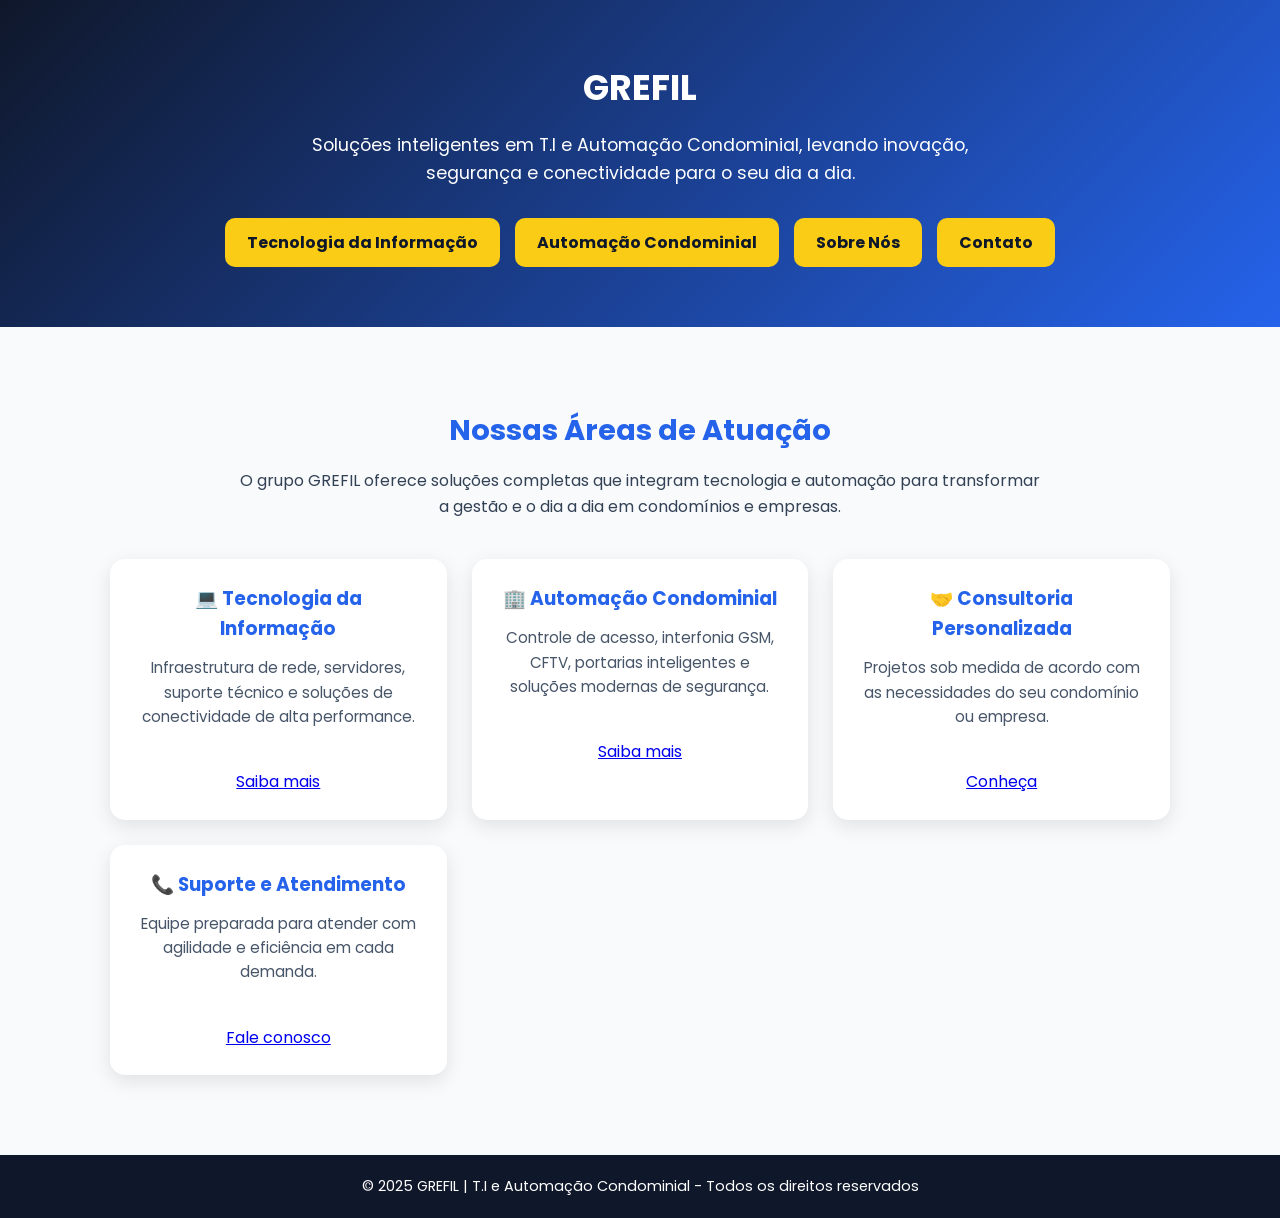
==== index.html @ 90101741 "Update index.html" ====
<!DOCTYPE html>
<html lang="pt-BR">
<head>
  <meta charset="UTF-8">
  <meta name="viewport" content="width=device-width, initial-scale=1.0">
  <title>GREFIL | T.I e Automação Condominial</title>
  <meta name="description" content="GREFIL - Soluções em Tecnologia da Informação e Automação Condominial. Inovação, segurança e conectividade para seu condomínio ou empresa.">
  <link href="https://fonts.googleapis.com/css2?family=Poppins:wght@400;600;700&display=swap" rel="stylesheet">
  <style>
    * {
      box-sizing: border-box;
      margin: 0;
      padding: 0;
    }
    body {
      font-family: 'Poppins', sans-serif;
      background: #f8fafc;
      color: #1e293b;
      line-height: 1.6;
    }
    header {
      background: linear-gradient(135deg, #0f172a, #2563eb);
      color: white;
      text-align: center;
      padding: 60px 20px;
      position: relative;
    }
    header h1 {
      font-size: 2.2rem;
      margin-bottom: 15px;
    }
    header p {
      font-size: 1.1rem;
      max-width: 700px;
      margin: 0 auto 30px auto;
    }
    /* Menu padrão */
    nav {
      display: flex;
      justify-content: center;
      gap: 15px;
      margin-top: 20px;
      flex-wrap: wrap;
    }
    nav a {
      background: #facc15;
      color: #0f172a;
      padding: 12px 22px;
      border-radius: 10px;
      text-decoration: none;
      font-weight: bold;
      transition: 0.3s;
    }
    nav a:hover {
      background: #eab308;
    }

    /* Botão hamburguer */
    .menu-toggle {
      display: none;
      position: absolute;
      top: 20px;
      right: 20px;
      background: none;
      border: none;
      font-size: 1.8rem;
      color: white;
      cursor: pointer;
    }

    /* Menu responsivo */
    @media (max-width: 768px) {
      nav {
        display: none;
        flex-direction: column;
        align-items: center;
        gap: 10px;
        margin-top: 20px;
      }
      nav.active {
        display: flex;
      }
      .menu-toggle {
        display: block;
      }
    }

    section {
      max-width: 1100px;
      margin: 60px auto;
      padding: 20px;
      text-align: center;
    }
    section h2 {
      font-size: 1.8rem;
      margin-bottom: 15px;
      color: #2563eb;
    }
    section p {
      max-width: 800px;
      margin: 0 auto 40px auto;
      font-size: 1rem;
      color: #334155;
    }
    .grid {
      display: grid;
      grid-template-columns: repeat(auto-fit, minmax(250px, 1fr));
      gap: 25px;
    }
    .card {
      background: white;
      border-radius: 15px;
      padding: 25px;
      box-shadow: 0 6px 20px rgba(0,0,0,0.1);
      transition: 0.3s;
    }
    .card:hover {
      transform: translateY(-5px);
    }
    .card h3 {
      margin-bottom: 12px;
      color: #2563eb;
    }
    .card p {
      font-size: 0.95rem;
      color: #475569;
    }
    footer {
      text-align: center;
      padding: 20px;
      background: #0f172a;
      color: white;
      margin-top: 50px;
      font-size: 0.9rem;
    }
  </style>
</head>
<body>
  <header>
    <h1>GREFIL</h1>
    <p>Soluções inteligentes em T.I e Automação Condominial, levando inovação, segurança e conectividade para o seu dia a dia.</p>

    <!-- Botão Hamburguer -->
    <button class="menu-toggle" onclick="toggleMenu()">☰</button>

    <!-- Menu -->
    <nav id="menu">
      <a href="ti.html">Tecnologia da Informação</a>
      <a href="automacao.html">Automação Condominial</a>
      <a href="sobre.html">Sobre Nós</a>
      <a href="contato.html">Contato</a>
    </nav>
  </header>

  <section>
    <h2>Nossas Áreas de Atuação</h2>
    <p>O grupo GREFIL oferece soluções completas que integram tecnologia e automação para transformar a gestão e o dia a dia em condomínios e empresas.</p>
    <div class="grid">
      <div class="card">
        <h3>💻 Tecnologia da Informação</h3>
        <p>Infraestrutura de rede, servidores, suporte técnico e soluções de conectividade de alta performance.</p>
        <a href="ti.html">Saiba mais</a>
      </div>
      <div class="card">
        <h3>🏢 Automação Condominial</h3>
        <p>Controle de acesso, interfonia GSM, CFTV, portarias inteligentes e soluções modernas de segurança.</p>
        <a href="automacao.html">Saiba mais</a>
      </div>
      <div class="card">
        <h3>🤝 Consultoria Personalizada</h3>
        <p>Projetos sob medida de acordo com as necessidades do seu condomínio ou empresa.</p>
        <a href="sobre.html">Conheça</a>
      </div>
      <div class="card">
        <h3>📞 Suporte e Atendimento</h3>
        <p>Equipe preparada para atender com agilidade e eficiência em cada demanda.</p>
        <a href="contato.html">Fale conosco</a>
      </div>
    </div>
  </section>

  <footer>
    <p>© 2025 GREFIL | T.I e Automação Condominial - Todos os direitos reservados</p>
  </footer>

  <script>
    function toggleMenu() {
      document.getElementById("menu").classList.toggle("active");
    }
  </script>
</body>
</html>
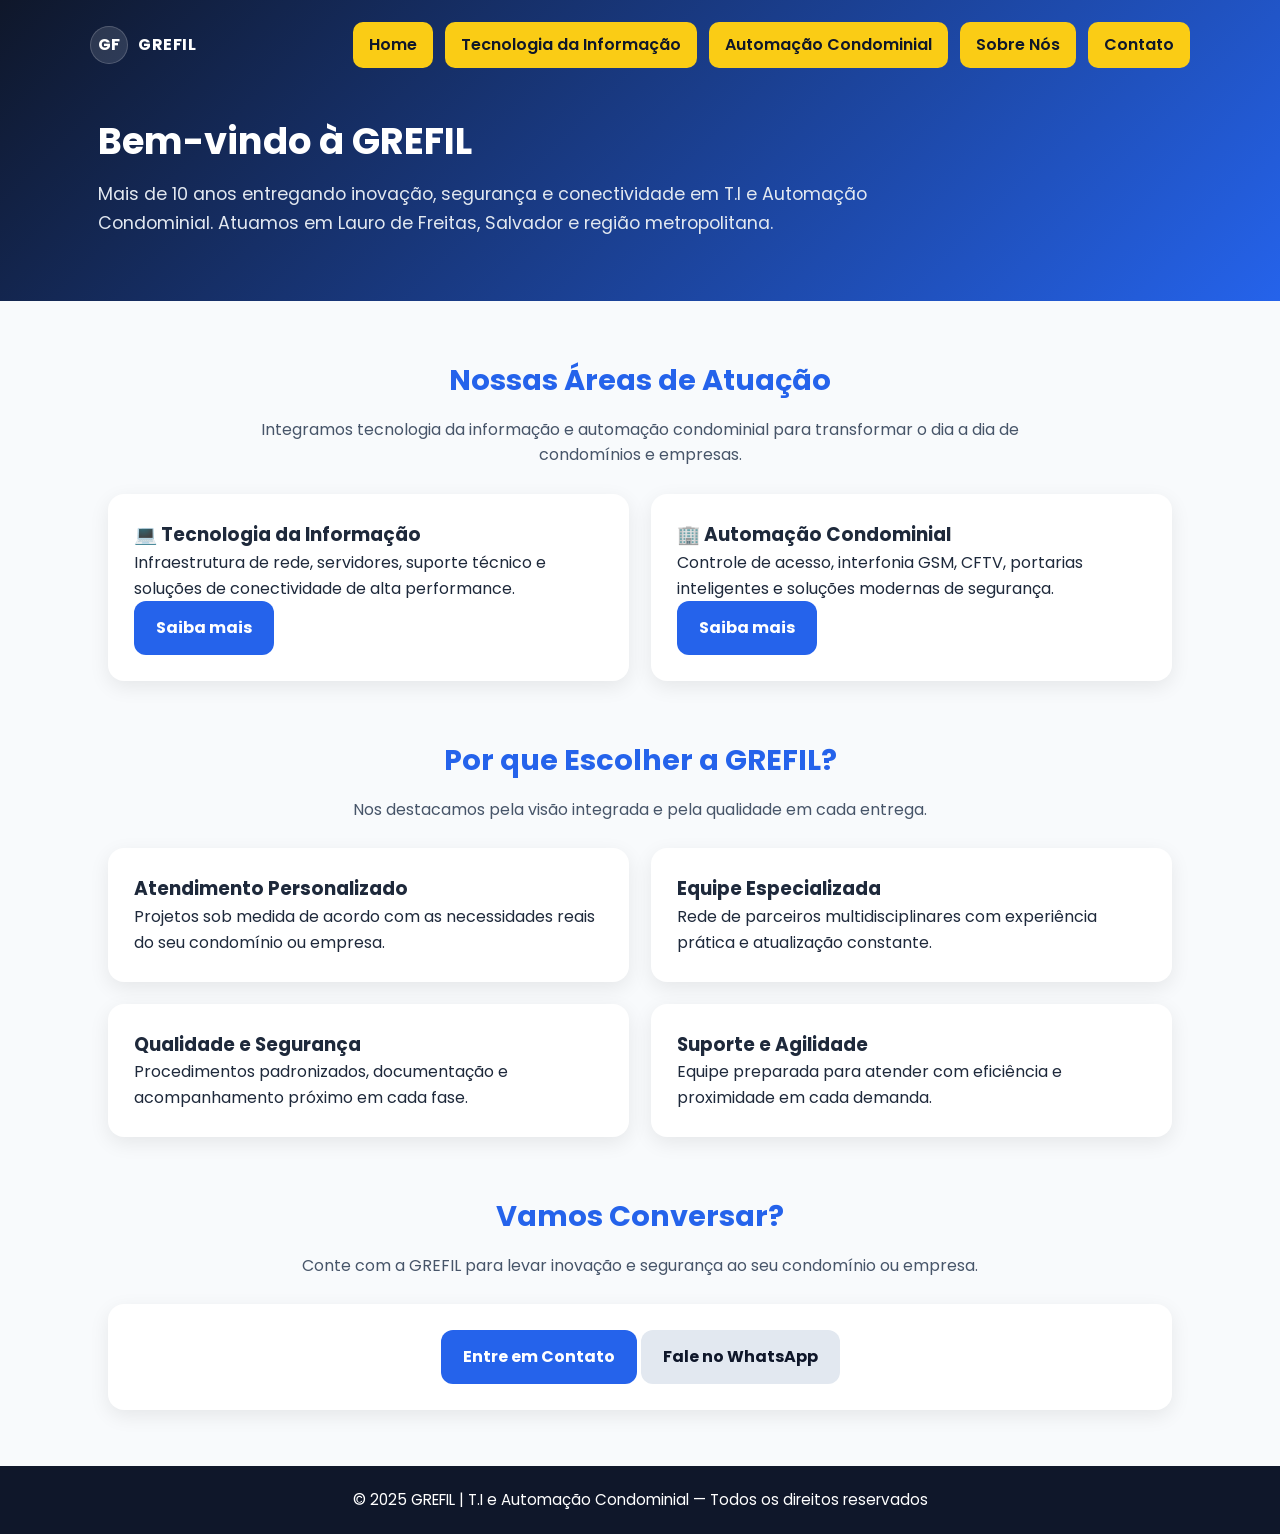
==== commit ea81b460: "Update index.html" ====
--- a/index.html
+++ b/index.html
@@ -1,192 +1,247 @@
 <!DOCTYPE html>
 <html lang="pt-BR">
 <head>
-  <meta charset="UTF-8">
-  <meta name="viewport" content="width=device-width, initial-scale=1.0">
-  <title>GREFIL | T.I e Automação Condominial</title>
-  <meta name="description" content="GREFIL - Soluções em Tecnologia da Informação e Automação Condominial. Inovação, segurança e conectividade para seu condomínio ou empresa.">
-  <link href="https://fonts.googleapis.com/css2?family=Poppins:wght@400;600;700&display=swap" rel="stylesheet">
+  <meta charset="UTF-8" />
+  <meta name="viewport" content="width=device-width, initial-scale=1.0"/>
+  <title>Home | GREFIL - T.I e Automação Condominial</title>
+  <meta name="description" content="GREFIL - Grupo com mais de 10 anos em soluções de Tecnologia da Informação e Automação Condominial. Inovação, segurança e conectividade para seu condomínio ou empresa."/>
+  <meta property="og:title" content="GREFIL - T.I e Automação Condominial" />
+  <meta property="og:description" content="Soluções completas em tecnologia, segurança eletrônica e automação para condomínios e empresas em Lauro de Freitas e Salvador." />
+  <meta property="og:type" content="website" />
+  <meta property="og:image" content="https://via.placeholder.com/1200x630.png?text=GREFIL+-+TI+e+Automacao" />
+  <link href="https://fonts.googleapis.com/css2?family=Poppins:wght@400;600;700&display=swap" rel="stylesheet"/>
+
   <style>
-    * {
-      box-sizing: border-box;
-      margin: 0;
-      padding: 0;
-    }
-    body {
-      font-family: 'Poppins', sans-serif;
-      background: #f8fafc;
-      color: #1e293b;
-      line-height: 1.6;
-    }
-    header {
-      background: linear-gradient(135deg, #0f172a, #2563eb);
-      color: white;
-      text-align: center;
-      padding: 60px 20px;
-      position: relative;
-    }
-    header h1 {
-      font-size: 2.2rem;
-      margin-bottom: 15px;
-    }
-    header p {
-      font-size: 1.1rem;
-      max-width: 700px;
-      margin: 0 auto 30px auto;
-    }
-    /* Menu padrão */
-    nav {
-      display: flex;
-      justify-content: center;
-      gap: 15px;
-      margin-top: 20px;
-      flex-wrap: wrap;
-    }
-    nav a {
-      background: #facc15;
-      color: #0f172a;
-      padding: 12px 22px;
-      border-radius: 10px;
-      text-decoration: none;
-      font-weight: bold;
-      transition: 0.3s;
-    }
-    nav a:hover {
-      background: #eab308;
-    }
-
-    /* Botão hamburguer */
-    .menu-toggle {
-      display: none;
-      position: absolute;
-      top: 20px;
-      right: 20px;
-      background: none;
-      border: none;
-      font-size: 1.8rem;
-      color: white;
-      cursor: pointer;
-    }
-
-    /* Menu responsivo */
-    @media (max-width: 768px) {
-      nav {
-        display: none;
-        flex-direction: column;
-        align-items: center;
-        gap: 10px;
-        margin-top: 20px;
-      }
-      nav.active {
-        display: flex;
-      }
-      .menu-toggle {
-        display: block;
-      }
-    }
-
-    section {
-      max-width: 1100px;
-      margin: 60px auto;
-      padding: 20px;
-      text-align: center;
-    }
-    section h2 {
-      font-size: 1.8rem;
-      margin-bottom: 15px;
-      color: #2563eb;
-    }
-    section p {
-      max-width: 800px;
-      margin: 0 auto 40px auto;
-      font-size: 1rem;
-      color: #334155;
-    }
-    .grid {
-      display: grid;
-      grid-template-columns: repeat(auto-fit, minmax(250px, 1fr));
-      gap: 25px;
-    }
-    .card {
-      background: white;
-      border-radius: 15px;
-      padding: 25px;
-      box-shadow: 0 6px 20px rgba(0,0,0,0.1);
-      transition: 0.3s;
-    }
-    .card:hover {
-      transform: translateY(-5px);
-    }
-    .card h3 {
-      margin-bottom: 12px;
-      color: #2563eb;
-    }
-    .card p {
-      font-size: 0.95rem;
-      color: #475569;
-    }
-    footer {
-      text-align: center;
-      padding: 20px;
-      background: #0f172a;
-      color: white;
-      margin-top: 50px;
-      font-size: 0.9rem;
+    :root{
+      --bg:#f8fafc;
+      --txt:#1e293b;
+      --muted:#475569;
+      --brand:#2563eb;
+      --brand-dark:#1d4ed8;
+      --ink:#0f172a;
+      --cta:#facc15;
+      --cta-dark:#eab308;
+      --card:#ffffff;
+      --shadow:0 6px 20px rgba(0,0,0,.08);
+      --radius:16px;
+      --radius-sm:12px;
+    }
+    *{box-sizing:border-box;margin:0;padding:0}
+    html,body{height:100%}
+    body{
+      font-family:'Poppins',system-ui,-apple-system,Segoe UI,Roboto,Ubuntu,'Helvetica Neue',Arial,sans-serif;
+      background:var(--bg);
+      color:var(--txt);
+      line-height:1.6;
+      -webkit-font-smoothing:antialiased;
+      -moz-osx-font-smoothing:grayscale;
+    }
+
+    /* Header / Hero */
+    header{
+      background:linear-gradient(135deg, var(--ink), var(--brand));
+      color:#fff;
+      padding:22px 18px 64px;
+      position:relative;
+      overflow:hidden;
+    }
+    .brandbar{
+      max-width:1100px;margin:0 auto;
+      display:flex;align-items:center;justify-content:space-between;
+      gap:12px;
+    }
+    .logo{
+      display:flex;align-items:center;gap:10px;text-decoration:none;color:#fff;
+    }
+    .logo__mark{
+      width:38px;height:38px;border-radius:50%;
+      background:rgba(255,255,255,.12);
+      display:grid;place-items:center;font-weight:700;
+      border:1px solid rgba(255,255,255,.18);
+    }
+    .logo__text{font-weight:700;letter-spacing:.5px}
+    .menu-toggle{
+      display:none;background:none;border:0;color:#fff;font-size:28px;cursor:pointer;
+    }
+    nav{
+      display:flex;gap:12px;flex-wrap:wrap;
+    }
+    nav a{
+      text-decoration:none;font-weight:600;
+      background:var(--cta);color:var(--ink);
+      padding:10px 16px;border-radius:10px;transition:.25s;
+    }
+    nav a:hover{background:var(--cta-dark)}
+    /* mobile menu */
+    @media (max-width: 820px){
+      .menu-toggle{display:block}
+      nav{display:none;flex-direction:column;align-items:flex-start;margin-top:12px}
+      nav.active{display:flex}
+      nav a{width:100%}
+      .brandbar{align-items:flex-start;flex-direction:column}
+    }
+
+    .hero{
+      max-width:1100px;margin:44px auto 0;padding:0 8px;text-align:left;
+    }
+    .hero h1{
+      font-size:clamp(1.6rem,3vw,2.3rem);margin-bottom:10px;font-weight:700;
+    }
+    .hero p{
+      max-width:800px;color:#e2e8f0;font-size:clamp(1rem,2vw,1.1rem);
+    }
+
+    /* Sections */
+    section{max-width:1100px;margin:56px auto;padding:0 18px}
+    .card{
+      background:var(--card);box-shadow:var(--shadow);border-radius:var(--radius);
+      padding:26px;
+    }
+    .section-title{
+      font-size:1.8rem;color:var(--brand);margin-bottom:14px;text-align:center;
+    }
+    .section-sub{max-width:820px;margin:0 auto 26px;color:var(--muted);text-align:center}
+
+    .grid{display:grid;gap:22px}
+    .grid-2{grid-template-columns:repeat(2,1fr)}
+    .grid-3{grid-template-columns:repeat(3,1fr)}
+    @media (max-width: 900px){.grid-3{grid-template-columns:repeat(2,1fr)}}
+    @media (max-width: 640px){.grid-3,.grid-2{grid-template-columns:1fr}}
+
+    .kv .k{font-weight:700;color:var(--brand);margin-bottom:6px}
+    .kv p{color:var(--muted)}
+
+    .pill{
+      display:inline-block;font-size:.9rem;font-weight:600;
+      background:#eef2ff;color:var(--brand);
+      padding:8px 12px;border-radius:999px;margin:6px 6px 0 0;
+    }
+
+    /* CTA */
+    .cta{
+      display:flex;flex-direction:column;align-items:center;text-align:center;gap:14px
+    }
+    .btn{
+      display:inline-block;text-decoration:none;font-weight:700;
+      background:var(--brand);color:#fff;padding:14px 22px;border-radius:12px;transition:.25s
+    }
+    .btn:hover{background:var(--brand-dark)}
+    .btn-ghost{
+      background:#e2e8f0;color:var(--ink)
+    }
+
+    footer{
+      text-align:center;padding:22px;background:var(--ink);color:#fff;margin-top:56px;font-size:.95rem
+    }
+
+    .sr-only{
+      position:absolute;width:1px;height:1px;padding:0;margin:-1px;overflow:hidden;clip:rect(0,0,0,0);white-space:nowrap;border:0
     }
   </style>
 </head>
 <body>
+  <a class="sr-only" href="#conteudo">Pular para o conteúdo</a>
+
   <header>
-    <h1>GREFIL</h1>
-    <p>Soluções inteligentes em T.I e Automação Condominial, levando inovação, segurança e conectividade para o seu dia a dia.</p>
-
-    <!-- Botão Hamburguer -->
-    <button class="menu-toggle" onclick="toggleMenu()">☰</button>
-
-    <!-- Menu -->
-    <nav id="menu">
-      <a href="ti.html">Tecnologia da Informação</a>
-      <a href="automacao.html">Automação Condominial</a>
-      <a href="sobre.html">Sobre Nós</a>
-      <a href="contato.html">Contato</a>
-    </nav>
+    <div class="brandbar" role="navigation" aria-label="Cabeçalho">
+      <a href="index.html" class="logo" aria-label="Ir para a página inicial">
+        <span class="logo__mark">GF</span>
+        <span class="logo__text">GREFIL</span>
+      </a>
+
+      <button class="menu-toggle" aria-label="Abrir menu" aria-expanded="false" onclick="toggleMenu()">☰</button>
+
+      <nav id="menu">
+        <a aria-current="page" href="index.html">Home</a>
+        <a href="ti.html">Tecnologia da Informação</a>
+        <a href="automacao.html">Automação Condominial</a>
+        <a href="sobre.html">Sobre Nós</a>
+        <a href="contato.html">Contato</a>
+      </nav>
+    </div>
+
+    <div class="hero">
+      <h1>Bem-vindo à GREFIL</h1>
+      <p>Mais de 10 anos entregando inovação, segurança e conectividade em T.I e Automação Condominial. Atuamos em Lauro de Freitas, Salvador e região metropolitana.</p>
+    </div>
   </header>
 
-  <section>
-    <h2>Nossas Áreas de Atuação</h2>
-    <p>O grupo GREFIL oferece soluções completas que integram tecnologia e automação para transformar a gestão e o dia a dia em condomínios e empresas.</p>
-    <div class="grid">
-      <div class="card">
-        <h3>💻 Tecnologia da Informação</h3>
-        <p>Infraestrutura de rede, servidores, suporte técnico e soluções de conectividade de alta performance.</p>
-        <a href="ti.html">Saiba mais</a>
+  <main id="conteudo" tabindex="-1">
+    <!-- Áreas de atuação -->
+    <section aria-labelledby="areas">
+      <h2 id="areas" class="section-title">Nossas Áreas de Atuação</h2>
+      <p class="section-sub">Integramos tecnologia da informação e automação condominial para transformar o dia a dia de condomínios e empresas.</p>
+      <div class="grid grid-2">
+        <div class="card">
+          <h3>💻 Tecnologia da Informação</h3>
+          <p class="muted">Infraestrutura de rede, servidores, suporte técnico e soluções de conectividade de alta performance.</p>
+          <a class="btn" href="ti.html">Saiba mais</a>
+        </div>
+        <div class="card">
+          <h3>🏢 Automação Condominial</h3>
+          <p class="muted">Controle de acesso, interfonia GSM, CFTV, portarias inteligentes e soluções modernas de segurança.</p>
+          <a class="btn" href="automacao.html">Saiba mais</a>
+        </div>
       </div>
-      <div class="card">
-        <h3>🏢 Automação Condominial</h3>
-        <p>Controle de acesso, interfonia GSM, CFTV, portarias inteligentes e soluções modernas de segurança.</p>
-        <a href="automacao.html">Saiba mais</a>
+    </section>
+
+    <!-- Diferenciais -->
+    <section aria-labelledby="diferenciais">
+      <h2 id="diferenciais" class="section-title">Por que Escolher a GREFIL?</h2>
+      <p class="section-sub">Nos destacamos pela visão integrada e pela qualidade em cada entrega.</p>
+      <div class="grid grid-2">
+        <div class="card">
+          <h3>Atendimento Personalizado</h3>
+          <p class="muted">Projetos sob medida de acordo com as necessidades reais do seu condomínio ou empresa.</p>
+        </div>
+        <div class="card">
+          <h3>Equipe Especializada</h3>
+          <p class="muted">Rede de parceiros multidisciplinares com experiência prática e atualização constante.</p>
+        </div>
+        <div class="card">
+          <h3>Qualidade e Segurança</h3>
+          <p class="muted">Procedimentos padronizados, documentação e acompanhamento próximo em cada fase.</p>
+        </div>
+        <div class="card">
+          <h3>Suporte e Agilidade</h3>
+          <p class="muted">Equipe preparada para atender com eficiência e proximidade em cada demanda.</p>
+        </div>
       </div>
-      <div class="card">
-        <h3>🤝 Consultoria Personalizada</h3>
-        <p>Projetos sob medida de acordo com as necessidades do seu condomínio ou empresa.</p>
-        <a href="sobre.html">Conheça</a>
+    </section>
+
+    <!-- CTA -->
+    <section aria-labelledby="cta">
+      <h2 id="cta" class="section-title">Vamos Conversar?</h2>
+      <p class="section-sub">Conte com a GREFIL para levar inovação e segurança ao seu condomínio ou empresa.</p>
+      <div class="card cta">
+        <div>
+          <a class="btn" href="contato.html">Entre em Contato</a>
+          <a class="btn btn-ghost" target="_blank" rel="noopener" href="https://wa.me/5571991019333?text=Olá!%20Gostaria%20de%20saber%20mais%20sobre%20os%20serviços%20da%20GREFIL.">Fale no WhatsApp</a>
+        </div>
       </div>
-      <div class="card">
-        <h3>📞 Suporte e Atendimento</h3>
-        <p>Equipe preparada para atender com agilidade e eficiência em cada demanda.</p>
-        <a href="contato.html">Fale conosco</a>
-      </div>
-    </div>
-  </section>
+    </section>
+  </main>
 
   <footer>
-    <p>© 2025 GREFIL | T.I e Automação Condominial - Todos os direitos reservados</p>
+    © 2025 GREFIL | T.I e Automação Condominial — Todos os direitos reservados
   </footer>
 
   <script>
-    function toggleMenu() {
-      document.getElementById("menu").classList.toggle("active");
-    }
+    function toggleMenu(){
+      const nav = document.getElementById('menu');
+      const btn = document.querySelector('.menu-toggle');
+      const isOpen = nav.classList.toggle('active');
+      btn.setAttribute('aria-expanded', isOpen ? 'true' : 'false');
+    }
+    document.addEventListener('click', (e)=>{
+      const nav = document.getElementById('menu');
+      const btn = document.querySelector('.menu-toggle');
+      if(!nav.classList.contains('active')) return;
+      if(e.target.closest('#menu a')){
+        nav.classList.remove('active');
+        btn.setAttribute('aria-expanded','false');
+      }
+    });
   </script>
 </body>
 </html>
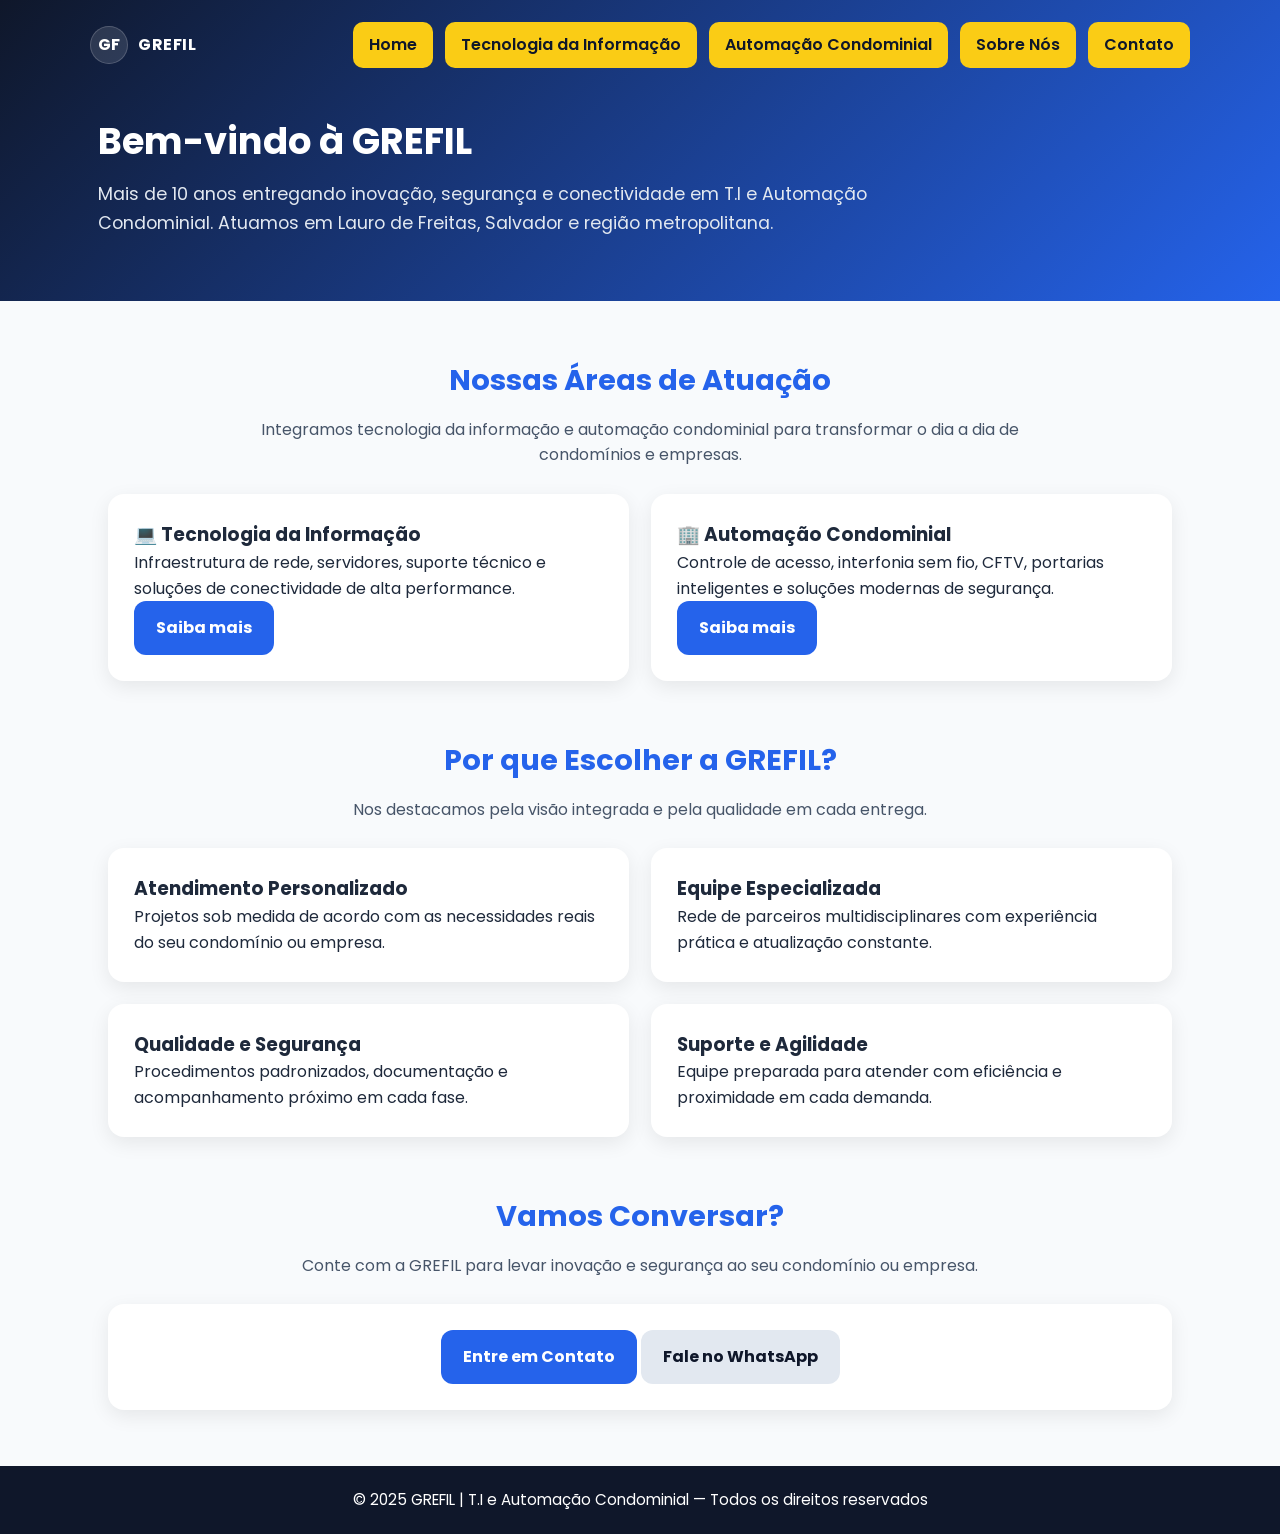
==== commit befdde63: "Update index.html" ====
--- a/index.html
+++ b/index.html
@@ -179,7 +179,7 @@
         </div>
         <div class="card">
           <h3>🏢 Automação Condominial</h3>
-          <p class="muted">Controle de acesso, interfonia GSM, CFTV, portarias inteligentes e soluções modernas de segurança.</p>
+          <p class="muted">Controle de acesso, interfonia sem fio, CFTV, portarias inteligentes e soluções modernas de segurança.</p>
           <a class="btn" href="automacao.html">Saiba mais</a>
         </div>
       </div>
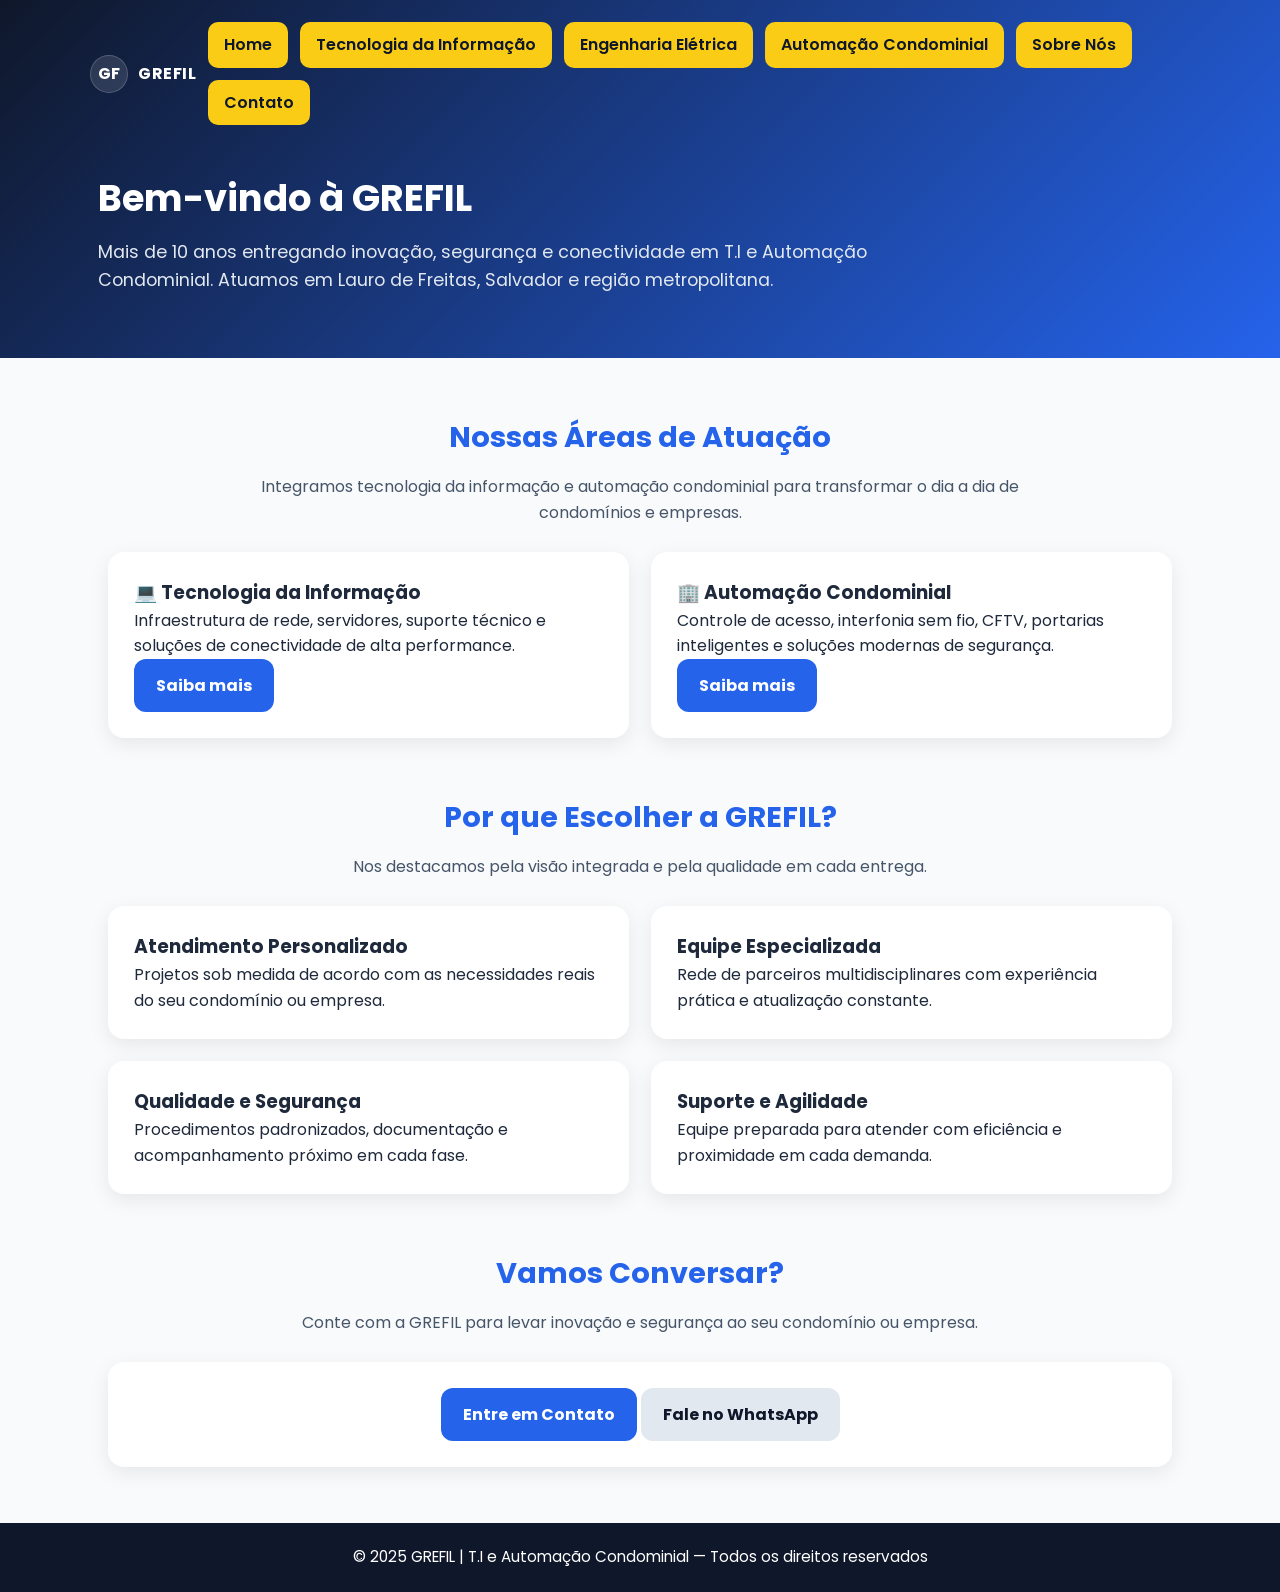
==== commit 678f3cb0: "Update index.html" ====
--- a/index.html
+++ b/index.html
@@ -3,6 +3,7 @@
 <head>
   <meta charset="UTF-8" />
   <meta name="viewport" content="width=device-width, initial-scale=1.0"/>
+  <meta name="robots" content="index, follow">
   <title>Home | GREFIL - T.I e Automação Condominial</title>
   <meta name="description" content="GREFIL - Grupo com mais de 10 anos em soluções de Tecnologia da Informação e Automação Condominial. Inovação, segurança e conectividade para seu condomínio ou empresa."/>
   <meta property="og:title" content="GREFIL - T.I e Automação Condominial" />
@@ -152,8 +153,9 @@
       <button class="menu-toggle" aria-label="Abrir menu" aria-expanded="false" onclick="toggleMenu()">☰</button>
 
       <nav id="menu">
-        <a aria-current="page" href="index.html">Home</a>
+        <a href="index.html">Home</a>
         <a href="ti.html">Tecnologia da Informação</a>
+        <a aria-current="page" href="eletrica.html">Engenharia Elétrica</a>
         <a href="automacao.html">Automação Condominial</a>
         <a href="sobre.html">Sobre Nós</a>
         <a href="contato.html">Contato</a>
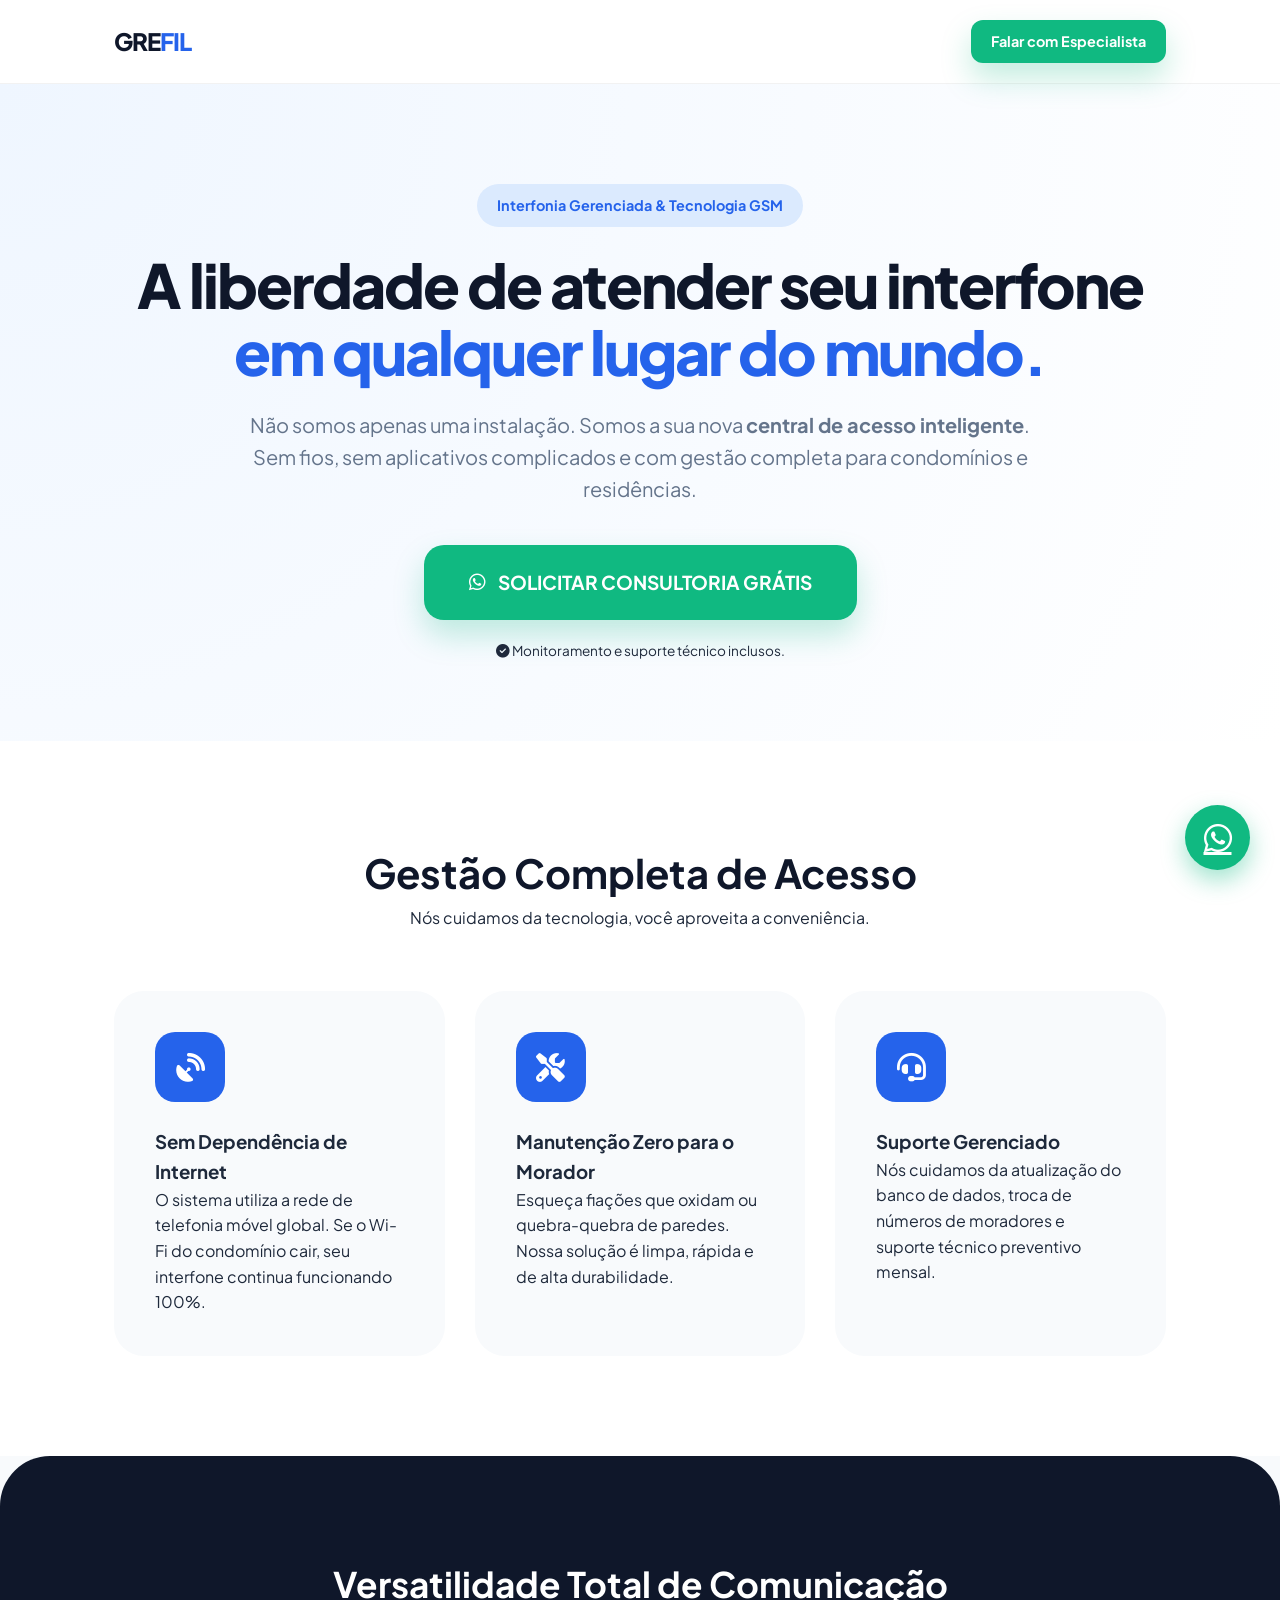
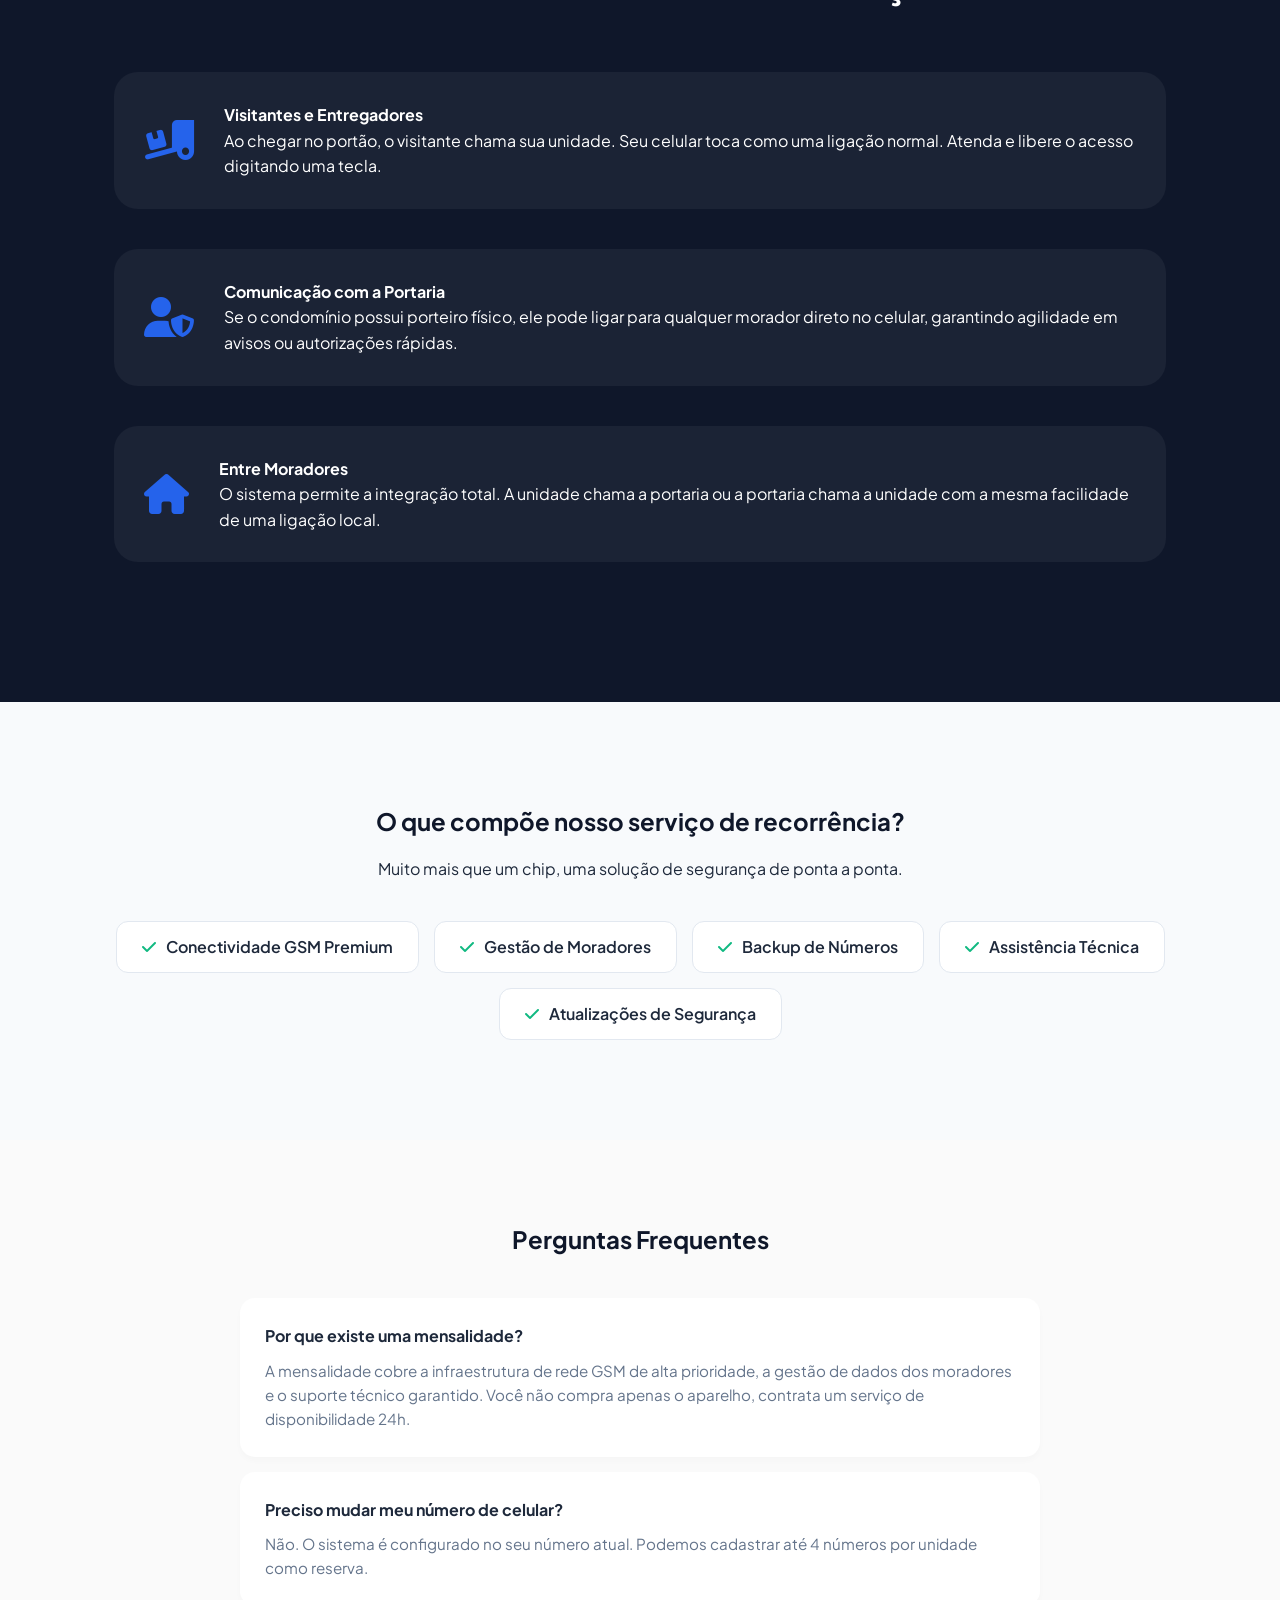
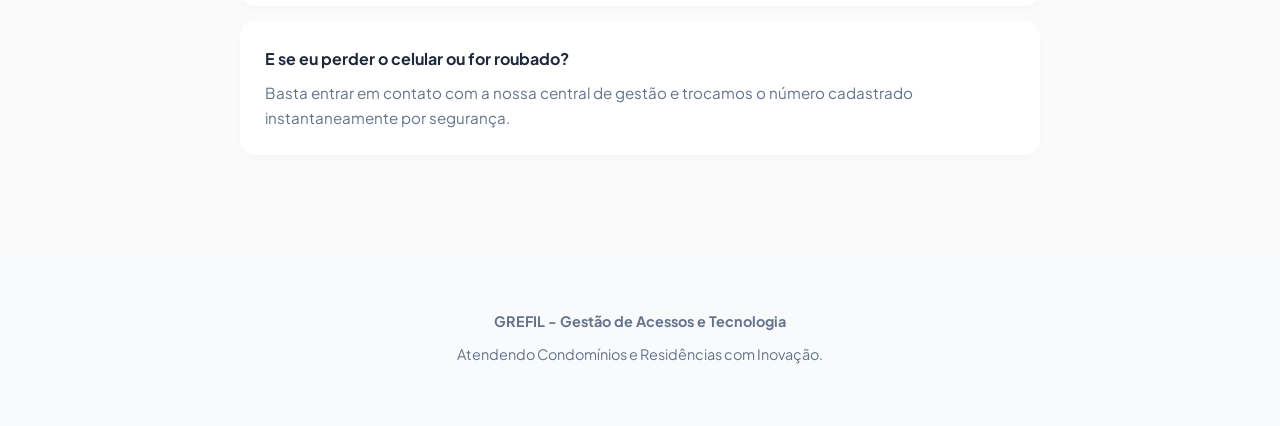
==== commit 624a2749: "Add files via upload" ====
--- a/index.html
+++ b/index.html
@@ -1,249 +1,406 @@
 <!DOCTYPE html>
-<html lang="pt-BR">
+<html lang="pt-br">
 <head>
-  <meta charset="UTF-8" />
-  <meta name="viewport" content="width=device-width, initial-scale=1.0"/>
-  <meta name="robots" content="index, follow">
-  <title>Home | GREFIL - T.I e Automação Condominial</title>
-  <meta name="description" content="GREFIL - Grupo com mais de 10 anos em soluções de Tecnologia da Informação e Automação Condominial. Inovação, segurança e conectividade para seu condomínio ou empresa."/>
-  <meta property="og:title" content="GREFIL - T.I e Automação Condominial" />
-  <meta property="og:description" content="Soluções completas em tecnologia, segurança eletrônica e automação para condomínios e empresas em Lauro de Freitas e Salvador." />
-  <meta property="og:type" content="website" />
-  <meta property="og:image" content="https://via.placeholder.com/1200x630.png?text=GREFIL+-+TI+e+Automacao" />
-  <link href="https://fonts.googleapis.com/css2?family=Poppins:wght@400;600;700&display=swap" rel="stylesheet"/>
-
-  <style>
-    :root{
-      --bg:#f8fafc;
-      --txt:#1e293b;
-      --muted:#475569;
-      --brand:#2563eb;
-      --brand-dark:#1d4ed8;
-      --ink:#0f172a;
-      --cta:#facc15;
-      --cta-dark:#eab308;
-      --card:#ffffff;
-      --shadow:0 6px 20px rgba(0,0,0,.08);
-      --radius:16px;
-      --radius-sm:12px;
-    }
-    *{box-sizing:border-box;margin:0;padding:0}
-    html,body{height:100%}
-    body{
-      font-family:'Poppins',system-ui,-apple-system,Segoe UI,Roboto,Ubuntu,'Helvetica Neue',Arial,sans-serif;
-      background:var(--bg);
-      color:var(--txt);
-      line-height:1.6;
-      -webkit-font-smoothing:antialiased;
-      -moz-osx-font-smoothing:grayscale;
-    }
-
-    /* Header / Hero */
-    header{
-      background:linear-gradient(135deg, var(--ink), var(--brand));
-      color:#fff;
-      padding:22px 18px 64px;
-      position:relative;
-      overflow:hidden;
-    }
-    .brandbar{
-      max-width:1100px;margin:0 auto;
-      display:flex;align-items:center;justify-content:space-between;
-      gap:12px;
-    }
-    .logo{
-      display:flex;align-items:center;gap:10px;text-decoration:none;color:#fff;
-    }
-    .logo__mark{
-      width:38px;height:38px;border-radius:50%;
-      background:rgba(255,255,255,.12);
-      display:grid;place-items:center;font-weight:700;
-      border:1px solid rgba(255,255,255,.18);
-    }
-    .logo__text{font-weight:700;letter-spacing:.5px}
-    .menu-toggle{
-      display:none;background:none;border:0;color:#fff;font-size:28px;cursor:pointer;
-    }
-    nav{
-      display:flex;gap:12px;flex-wrap:wrap;
-    }
-    nav a{
-      text-decoration:none;font-weight:600;
-      background:var(--cta);color:var(--ink);
-      padding:10px 16px;border-radius:10px;transition:.25s;
-    }
-    nav a:hover{background:var(--cta-dark)}
-    /* mobile menu */
-    @media (max-width: 820px){
-      .menu-toggle{display:block}
-      nav{display:none;flex-direction:column;align-items:flex-start;margin-top:12px}
-      nav.active{display:flex}
-      nav a{width:100%}
-      .brandbar{align-items:flex-start;flex-direction:column}
-    }
-
-    .hero{
-      max-width:1100px;margin:44px auto 0;padding:0 8px;text-align:left;
-    }
-    .hero h1{
-      font-size:clamp(1.6rem,3vw,2.3rem);margin-bottom:10px;font-weight:700;
-    }
-    .hero p{
-      max-width:800px;color:#e2e8f0;font-size:clamp(1rem,2vw,1.1rem);
-    }
-
-    /* Sections */
-    section{max-width:1100px;margin:56px auto;padding:0 18px}
-    .card{
-      background:var(--card);box-shadow:var(--shadow);border-radius:var(--radius);
-      padding:26px;
-    }
-    .section-title{
-      font-size:1.8rem;color:var(--brand);margin-bottom:14px;text-align:center;
-    }
-    .section-sub{max-width:820px;margin:0 auto 26px;color:var(--muted);text-align:center}
-
-    .grid{display:grid;gap:22px}
-    .grid-2{grid-template-columns:repeat(2,1fr)}
-    .grid-3{grid-template-columns:repeat(3,1fr)}
-    @media (max-width: 900px){.grid-3{grid-template-columns:repeat(2,1fr)}}
-    @media (max-width: 640px){.grid-3,.grid-2{grid-template-columns:1fr}}
-
-    .kv .k{font-weight:700;color:var(--brand);margin-bottom:6px}
-    .kv p{color:var(--muted)}
-
-    .pill{
-      display:inline-block;font-size:.9rem;font-weight:600;
-      background:#eef2ff;color:var(--brand);
-      padding:8px 12px;border-radius:999px;margin:6px 6px 0 0;
-    }
-
-    /* CTA */
-    .cta{
-      display:flex;flex-direction:column;align-items:center;text-align:center;gap:14px
-    }
-    .btn{
-      display:inline-block;text-decoration:none;font-weight:700;
-      background:var(--brand);color:#fff;padding:14px 22px;border-radius:12px;transition:.25s
-    }
-    .btn:hover{background:var(--brand-dark)}
-    .btn-ghost{
-      background:#e2e8f0;color:var(--ink)
-    }
-
-    footer{
-      text-align:center;padding:22px;background:var(--ink);color:#fff;margin-top:56px;font-size:.95rem
-    }
-
-    .sr-only{
-      position:absolute;width:1px;height:1px;padding:0;margin:-1px;overflow:hidden;clip:rect(0,0,0,0);white-space:nowrap;border:0
-    }
-  </style>
+    <meta charset="UTF-8">
+    <meta name="viewport" content="width=device-width, initial-scale=1.0">
+    <!-- SEO Estratégico -->
+    <title>Gestão de Interfonia Inteligente | Segurança Sem Fios & Sem Apps</title>
+    <meta name="description" content="Solução completa de interfonia gerenciada. Atenda visitantes, entregadores ou a portaria direto no seu celular. Sem obras, sem internet e com suporte total.">
+    <meta name="keywords" content="gestão de interfonia, interfone gsm condomínio, portaria remota, manutenção interfone, sistema de acesso sem fios">
+    
+    <!-- Google Fonts -->
+    <link href="https://fonts.googleapis.com/css2?family=Plus+Jakarta+Sans:wght@400;600;700;800&display=swap" rel="stylesheet">
+    <!-- Font Awesome -->
+    <link rel="stylesheet" href="https://cdnjs.cloudflare.com/ajax/libs/font-awesome/6.4.0/css/all.min.css">
+
+    <style>
+        :root {
+            --primary: #2563eb;
+            --primary-dark: #1d4ed8;
+            --secondary: #0f172a;
+            --accent: #10b981;
+            --bg-light: #f8fafc;
+            --white: #ffffff;
+            --text-main: #1e293b;
+            --text-light: #64748b;
+        }
+
+        * {
+            margin: 0;
+            padding: 0;
+            box-sizing: border-box;
+            font-family: 'Plus Jakarta Sans', sans-serif;
+        }
+
+        body {
+            background-color: var(--bg-light);
+            color: var(--text-main);
+            line-height: 1.6;
+            overflow-x: hidden;
+        }
+
+        .container {
+            max-width: 1100px;
+            margin: 0 auto;
+            padding: 0 24px;
+        }
+
+        /* Header Estilizado */
+        header {
+            padding: 20px 0;
+            background: rgba(255, 255, 255, 0.9);
+            backdrop-filter: blur(12px);
+            position: sticky;
+            top: 0;
+            z-index: 1000;
+            border-bottom: 1px solid rgba(0,0,0,0.05);
+        }
+
+        .nav-content {
+            display: flex;
+            justify-content: space-between;
+            align-items: center;
+        }
+
+        .logo {
+            font-weight: 800;
+            font-size: 1.5rem;
+            color: var(--secondary);
+            letter-spacing: -1px;
+        }
+
+        .logo span { color: var(--primary); }
+
+        /* Hero Section - Foco em Gestão */
+        .hero {
+            padding: 100px 0 80px;
+            background: radial-gradient(circle at 0% 0%, #eff6ff 0%, #ffffff 100%);
+            text-align: center;
+        }
+
+        .badge-premium {
+            background: #dbeafe;
+            color: var(--primary);
+            padding: 10px 20px;
+            border-radius: 100px;
+            font-size: 0.9rem;
+            font-weight: 700;
+            display: inline-block;
+            margin-bottom: 24px;
+        }
+
+        h1 {
+            font-size: clamp(2.2rem, 5vw, 3.8rem);
+            line-height: 1.1;
+            color: var(--secondary);
+            margin-bottom: 24px;
+            font-weight: 800;
+            letter-spacing: -2px;
+        }
+
+        h1 b { color: var(--primary); font-weight: 800; }
+
+        .hero p {
+            font-size: 1.25rem;
+            color: var(--text-light);
+            max-width: 800px;
+            margin: 0 auto 40px;
+        }
+
+        /* Botões de Ação */
+        .cta-box {
+            display: flex;
+            flex-direction: column;
+            align-items: center;
+            gap: 20px;
+        }
+
+        .btn-main {
+            background: var(--accent);
+            color: white;
+            padding: 22px 45px;
+            border-radius: 20px;
+            text-decoration: none;
+            font-weight: 700;
+            font-size: 1.2rem;
+            display: flex;
+            align-items: center;
+            gap: 12px;
+            transition: 0.3s;
+            box-shadow: 0 15px 30px rgba(16, 185, 129, 0.25);
+        }
+
+        .btn-main:hover {
+            transform: translateY(-4px);
+            box-shadow: 0 20px 40px rgba(16, 185, 129, 0.35);
+        }
+
+        /* Seção de Diferenciais / Gestão */
+        .management-section {
+            padding: 100px 0;
+            background: var(--white);
+        }
+
+        .grid-features {
+            display: grid;
+            grid-template-columns: repeat(auto-fit, minmax(280px, 1fr));
+            gap: 30px;
+            margin-top: 50px;
+        }
+
+        .feature-card {
+            padding: 40px;
+            border-radius: 30px;
+            background: var(--bg-light);
+            border: 1px solid transparent;
+            transition: 0.3s;
+        }
+
+        .feature-card:hover {
+            border-color: var(--primary);
+            background: white;
+            box-shadow: 0 20px 40px rgba(0,0,0,0.05);
+        }
+
+        .icon-circle {
+            width: 70px;
+            height: 70px;
+            background: var(--primary);
+            color: white;
+            border-radius: 20px;
+            display: flex;
+            align-items: center;
+            justify-content: center;
+            font-size: 1.8rem;
+            margin-bottom: 25px;
+        }
+
+        /* Versatilidade: Morador, Visitante e Porteiro */
+        .use-cases {
+            padding: 100px 0;
+            background: var(--secondary);
+            color: white;
+            border-radius: 50px 50px 0 0;
+        }
+
+        .case-item {
+            display: flex;
+            align-items: center;
+            gap: 30px;
+            margin-bottom: 40px;
+            padding: 30px;
+            background: rgba(255,255,255,0.05);
+            border-radius: 24px;
+        }
+
+        .case-item i {
+            font-size: 2.5rem;
+            color: var(--primary);
+        }
+
+        /* Recorrência / Gestão Total */
+        .service-include {
+            padding: 100px 0;
+            text-align: center;
+        }
+
+        .include-list {
+            display: flex;
+            flex-wrap: wrap;
+            justify-content: center;
+            gap: 15px;
+            margin-top: 40px;
+        }
+
+        .include-tag {
+            background: white;
+            border: 1px solid #e2e8f0;
+            padding: 12px 25px;
+            border-radius: 12px;
+            font-weight: 600;
+            display: flex;
+            align-items: center;
+            gap: 10px;
+        }
+
+        .include-tag i { color: var(--accent); }
+
+        /* FAQ */
+        .faq { padding: 80px 0; background: #fafafa; }
+        .faq-card {
+            max-width: 800px;
+            margin: 0 auto;
+        }
+        .faq-item {
+            background: white;
+            padding: 25px;
+            border-radius: 15px;
+            margin-bottom: 15px;
+            box-shadow: 0 4px 6px rgba(0,0,0,0.02);
+        }
+
+        /* Footer */
+        footer {
+            padding: 60px 0;
+            text-align: center;
+            color: var(--text-light);
+            font-size: 0.9rem;
+        }
+
+        /* WhatsApp Floating */
+        .wa-float {
+            position: fixed;
+            bottom: 30px;
+            right: 30px;
+            background: var(--accent);
+            width: 65px;
+            height: 65px;
+            border-radius: 50%;
+            display: flex;
+            align-items: center;
+            justify-content: center;
+            color: white;
+            font-size: 32px;
+            box-shadow: 0 10px 25px rgba(16, 185, 129, 0.4);
+            z-index: 1001;
+            transition: 0.3s;
+        }
+
+        /* Responsive */
+        @media (max-width: 768px) {
+            h1 { font-size: 2.2rem; }
+            .case-item { flex-direction: column; text-align: center; }
+        }
+    </style>
 </head>
 <body>
-  <a class="sr-only" href="#conteudo">Pular para o conteúdo</a>
-
-  <header>
-    <div class="brandbar" role="navigation" aria-label="Cabeçalho">
-      <a href="index.html" class="logo" aria-label="Ir para a página inicial">
-        <span class="logo__mark">GF</span>
-        <span class="logo__text">GREFIL</span>
-      </a>
-
-      <button class="menu-toggle" aria-label="Abrir menu" aria-expanded="false" onclick="toggleMenu()">☰</button>
-
-      <nav id="menu">
-        <a href="index.html">Home</a>
-        <a href="ti.html">Tecnologia da Informação</a>
-        <a aria-current="page" href="eletrica.html">Engenharia Elétrica</a>
-        <a href="automacao.html">Automação Condominial</a>
-        <a href="sobre.html">Sobre Nós</a>
-        <a href="contato.html">Contato</a>
-      </nav>
-    </div>
-
-    <div class="hero">
-      <h1>Bem-vindo à GREFIL</h1>
-      <p>Mais de 10 anos entregando inovação, segurança e conectividade em T.I e Automação Condominial. Atuamos em Lauro de Freitas, Salvador e região metropolitana.</p>
-    </div>
-  </header>
-
-  <main id="conteudo" tabindex="-1">
-    <!-- Áreas de atuação -->
-    <section aria-labelledby="areas">
-      <h2 id="areas" class="section-title">Nossas Áreas de Atuação</h2>
-      <p class="section-sub">Integramos tecnologia da informação e automação condominial para transformar o dia a dia de condomínios e empresas.</p>
-      <div class="grid grid-2">
-        <div class="card">
-          <h3>💻 Tecnologia da Informação</h3>
-          <p class="muted">Infraestrutura de rede, servidores, suporte técnico e soluções de conectividade de alta performance.</p>
-          <a class="btn" href="ti.html">Saiba mais</a>
-        </div>
-        <div class="card">
-          <h3>🏢 Automação Condominial</h3>
-          <p class="muted">Controle de acesso, interfonia sem fio, CFTV, portarias inteligentes e soluções modernas de segurança.</p>
-          <a class="btn" href="automacao.html">Saiba mais</a>
-        </div>
-      </div>
+
+    <header>
+        <div class="container nav-content">
+            <div class="logo">GRE<span>FIL</span></div>
+            <a href="https://wa.me/71991019333" class="btn-main" style="padding: 10px 20px; font-size: 0.9rem; border-radius: 12px;">
+                Falar com Especialista
+            </a>
+        </div>
+    </header>
+
+    <section class="hero">
+        <div class="container">
+            <span class="badge-premium">Interfonia Gerenciada & Tecnologia GSM</span>
+            <h1>A liberdade de atender seu interfone <b>em qualquer lugar do mundo.</b></h1>
+            <p>Não somos apenas uma instalação. Somos a sua nova <b>central de acesso inteligente</b>. Sem fios, sem aplicativos complicados e com gestão completa para condomínios e residências.</p>
+            
+            <div class="cta-box">
+                <a href="https://wa.me/71991019333?text=Desejo+um+orçamento+para+interfonia+gerenciada" class="btn-main">
+                    <i class="fab fa-whatsapp"></i> SOLICITAR CONSULTORIA GRÁTIS
+                </a>
+                <span class="text-light" style="font-size: 0.85rem;"><i class="fas fa-check-circle"></i> Monitoramento e suporte técnico inclusos.</span>
+            </div>
+        </div>
     </section>
 
-    <!-- Diferenciais -->
-    <section aria-labelledby="diferenciais">
-      <h2 id="diferenciais" class="section-title">Por que Escolher a GREFIL?</h2>
-      <p class="section-sub">Nos destacamos pela visão integrada e pela qualidade em cada entrega.</p>
-      <div class="grid grid-2">
-        <div class="card">
-          <h3>Atendimento Personalizado</h3>
-          <p class="muted">Projetos sob medida de acordo com as necessidades reais do seu condomínio ou empresa.</p>
-        </div>
-        <div class="card">
-          <h3>Equipe Especializada</h3>
-          <p class="muted">Rede de parceiros multidisciplinares com experiência prática e atualização constante.</p>
-        </div>
-        <div class="card">
-          <h3>Qualidade e Segurança</h3>
-          <p class="muted">Procedimentos padronizados, documentação e acompanhamento próximo em cada fase.</p>
-        </div>
-        <div class="card">
-          <h3>Suporte e Agilidade</h3>
-          <p class="muted">Equipe preparada para atender com eficiência e proximidade em cada demanda.</p>
-        </div>
-      </div>
+    <section class="management-section">
+        <div class="container">
+            <div style="text-align: center; margin-bottom: 60px;">
+                <h2 style="font-size: 2.5rem; color: var(--secondary);">Gestão Completa de Acesso</h2>
+                <p class="text-light">Nós cuidamos da tecnologia, você aproveita a conveniência.</p>
+            </div>
+
+            <div class="grid-features">
+                <div class="feature-card">
+                    <div class="icon-circle"><i class="fas fa-satellite-dish"></i></div>
+                    <h3>Sem Dependência de Internet</h3>
+                    <p>O sistema utiliza a rede de telefonia móvel global. Se o Wi-Fi do condomínio cair, seu interfone continua funcionando 100%.</p>
+                </div>
+                <div class="feature-card">
+                    <div class="icon-circle"><i class="fas fa-tools"></i></div>
+                    <h3>Manutenção Zero para o Morador</h3>
+                    <p>Esqueça fiações que oxidam ou quebra-quebra de paredes. Nossa solução é limpa, rápida e de alta durabilidade.</p>
+                </div>
+                <div class="feature-card">
+                    <div class="icon-circle"><i class="fas fa-headset"></i></div>
+                    <h3>Suporte Gerenciado</h3>
+                    <p>Nós cuidamos da atualização do banco de dados, troca de números de moradores e suporte técnico preventivo mensal.</p>
+                </div>
+            </div>
+        </div>
     </section>
 
-    <!-- CTA -->
-    <section aria-labelledby="cta">
-      <h2 id="cta" class="section-title">Vamos Conversar?</h2>
-      <p class="section-sub">Conte com a GREFIL para levar inovação e segurança ao seu condomínio ou empresa.</p>
-      <div class="card cta">
-        <div>
-          <a class="btn" href="contato.html">Entre em Contato</a>
-          <a class="btn btn-ghost" target="_blank" rel="noopener" href="https://wa.me/5571991019333?text=Olá!%20Gostaria%20de%20saber%20mais%20sobre%20os%20serviços%20da%20GREFIL.">Fale no WhatsApp</a>
-        </div>
-      </div>
+    <section class="use-cases">
+        <div class="container">
+            <h2 style="text-align: center; margin-bottom: 60px; font-size: 2.2rem;">Versatilidade Total de Comunicação</h2>
+            
+            <div class="case-item">
+                <i class="fas fa-truck-loading"></i>
+                <div>
+                    <h4>Visitantes e Entregadores</h4>
+                    <p>Ao chegar no portão, o visitante chama sua unidade. Seu celular toca como uma ligação normal. Atenda e libere o acesso digitando uma tecla.</p>
+                </div>
+            </div>
+
+            <div class="case-item">
+                <i class="fas fa-user-shield"></i>
+                <div>
+                    <h4>Comunicação com a Portaria</h4>
+                    <p>Se o condomínio possui porteiro físico, ele pode ligar para qualquer morador direto no celular, garantindo agilidade em avisos ou autorizações rápidas.</p>
+                </div>
+            </div>
+
+            <div class="case-item">
+                <i class="fas fa-home"></i>
+                <div>
+                    <h4>Entre Moradores</h4>
+                    <p>O sistema permite a integração total. A unidade chama a portaria ou a portaria chama a unidade com a mesma facilidade de uma ligação local.</p>
+                </div>
+            </div>
+        </div>
     </section>
-  </main>
-
-  <footer>
-    © 2025 GREFIL | T.I e Automação Condominial — Todos os direitos reservados
-  </footer>
-
-  <script>
-    function toggleMenu(){
-      const nav = document.getElementById('menu');
-      const btn = document.querySelector('.menu-toggle');
-      const isOpen = nav.classList.toggle('active');
-      btn.setAttribute('aria-expanded', isOpen ? 'true' : 'false');
-    }
-    document.addEventListener('click', (e)=>{
-      const nav = document.getElementById('menu');
-      const btn = document.querySelector('.menu-toggle');
-      if(!nav.classList.contains('active')) return;
-      if(e.target.closest('#menu a')){
-        nav.classList.remove('active');
-        btn.setAttribute('aria-expanded','false');
-      }
-    });
-  </script>
+
+    <section class="service-include">
+        <div class="container">
+            <h2 style="color: var(--secondary);">O que compõe nosso serviço de recorrência?</h2>
+            <p class="text-light" style="margin-top: 15px;">Muito mais que um chip, uma solução de segurança de ponta a ponta.</p>
+            
+            <div class="include-list">
+                <div class="include-tag"><i class="fas fa-check"></i> Conectividade GSM Premium</div>
+                <div class="include-tag"><i class="fas fa-check"></i> Gestão de Moradores</div>
+                <div class="include-tag"><i class="fas fa-check"></i> Backup de Números</div>
+                <div class="include-tag"><i class="fas fa-check"></i> Assistência Técnica</div>
+                <div class="include-tag"><i class="fas fa-check"></i> Atualizações de Segurança</div>
+            </div>
+        </div>
+    </section>
+
+    <section class="faq">
+        <div class="container">
+            <h2 style="text-align: center; margin-bottom: 40px; color: var(--secondary);">Perguntas Frequentes</h2>
+            <div class="faq-card">
+                <div class="faq-item">
+                    <strong>Por que existe uma mensalidade?</strong>
+                    <p style="margin-top: 10px; color: var(--text-light); font-size: 0.95rem;">A mensalidade cobre a infraestrutura de rede GSM de alta prioridade, a gestão de dados dos moradores e o suporte técnico garantido. Você não compra apenas o aparelho, contrata um serviço de disponibilidade 24h.</p>
+                </div>
+                <div class="faq-item">
+                    <strong>Preciso mudar meu número de celular?</strong>
+                    <p style="margin-top: 10px; color: var(--text-light); font-size: 0.95rem;">Não. O sistema é configurado no seu número atual. Podemos cadastrar até 4 números por unidade como reserva.</p>
+                </div>
+                <div class="faq-item">
+                    <strong>E se eu perder o celular ou for roubado?</strong>
+                    <p style="margin-top: 10px; color: var(--text-light); font-size: 0.95rem;">Basta entrar em contato com a nossa central de gestão e trocamos o número cadastrado instantaneamente por segurança.</p>
+                </div>
+            </div>
+        </div>
+    </section>
+
+    <footer>
+        <div class="container">
+            <p><strong>GREFIL - Gestão de Acessos e Tecnologia</strong></p>
+            <p style="margin-top: 10px;">Atendendo Condomínios e Residências com Inovação.</p>
+        </div>
+    </footer>
+
+    <a href="https://wa.me/71991019333" class="wa-float" target="_blank">
+        <i class="fab fa-whatsapp"></i>
+    </a>
+
 </body>
-</html>
+</html>
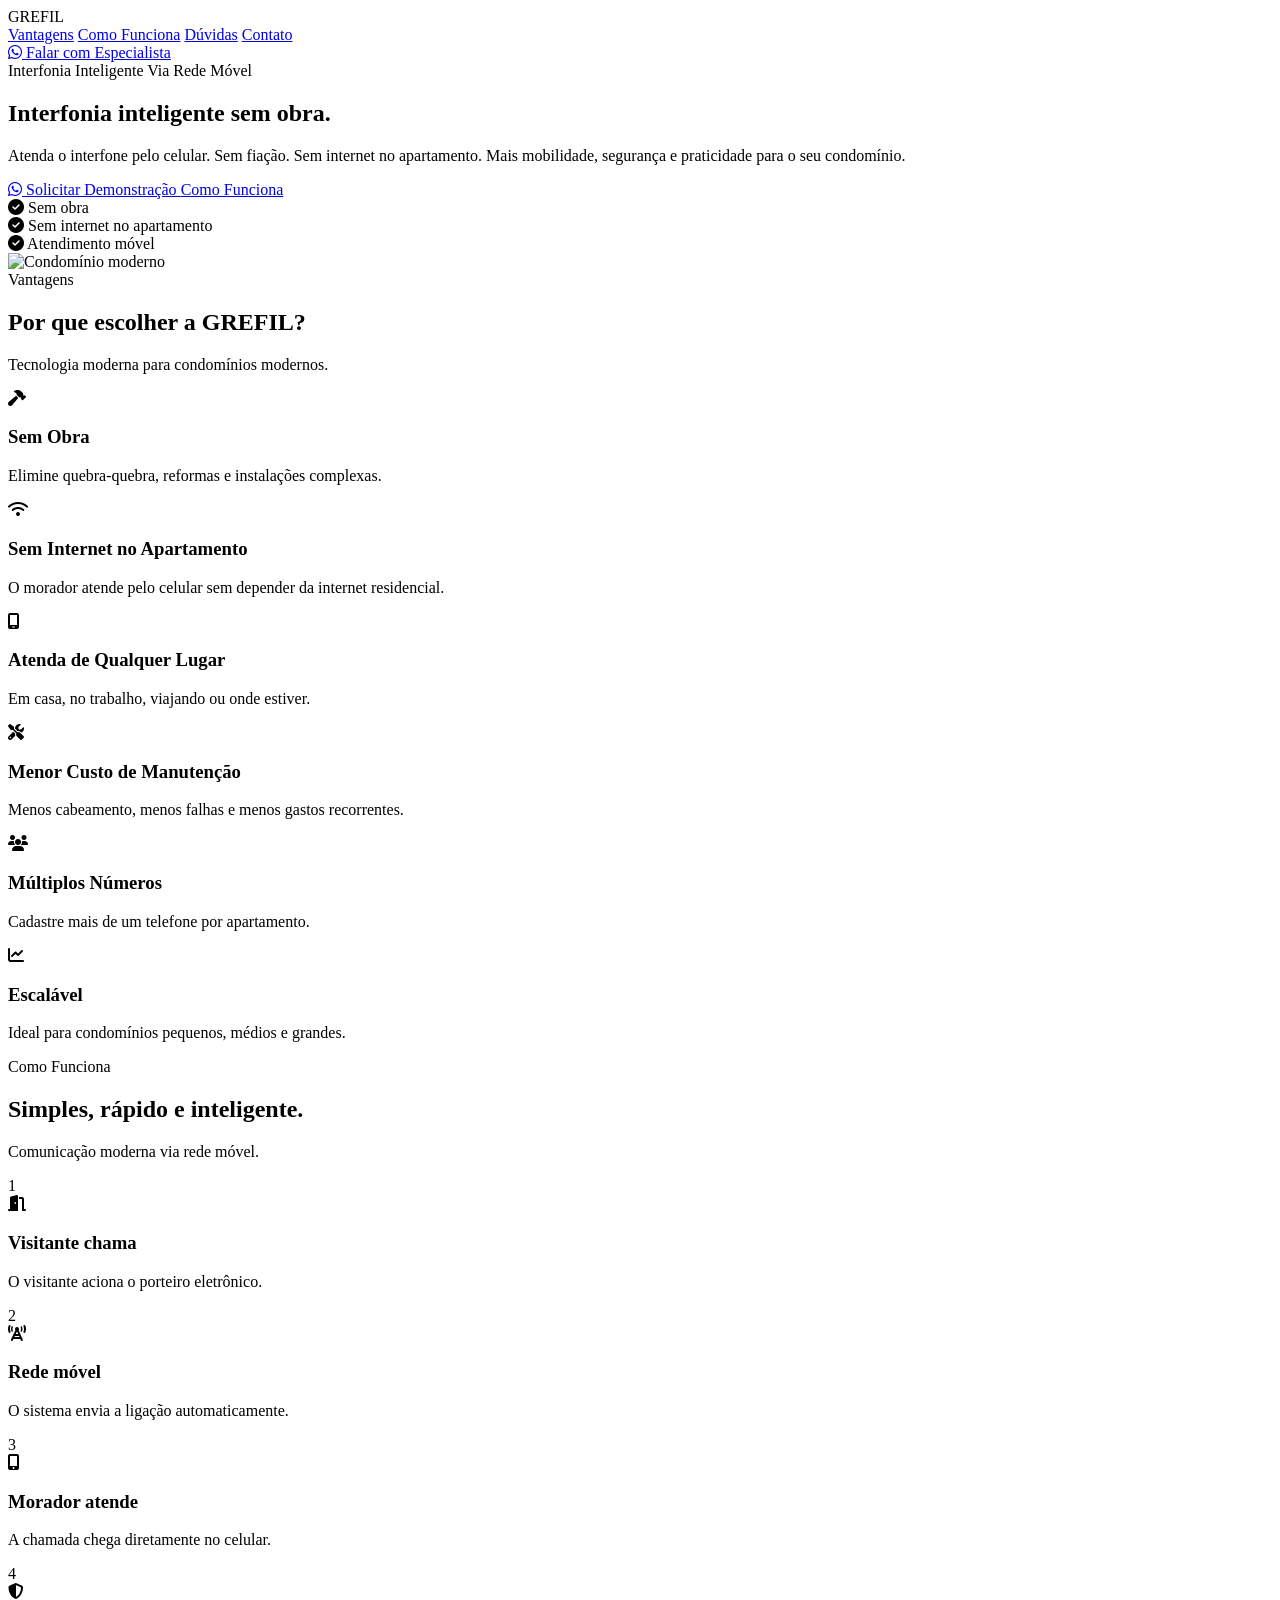
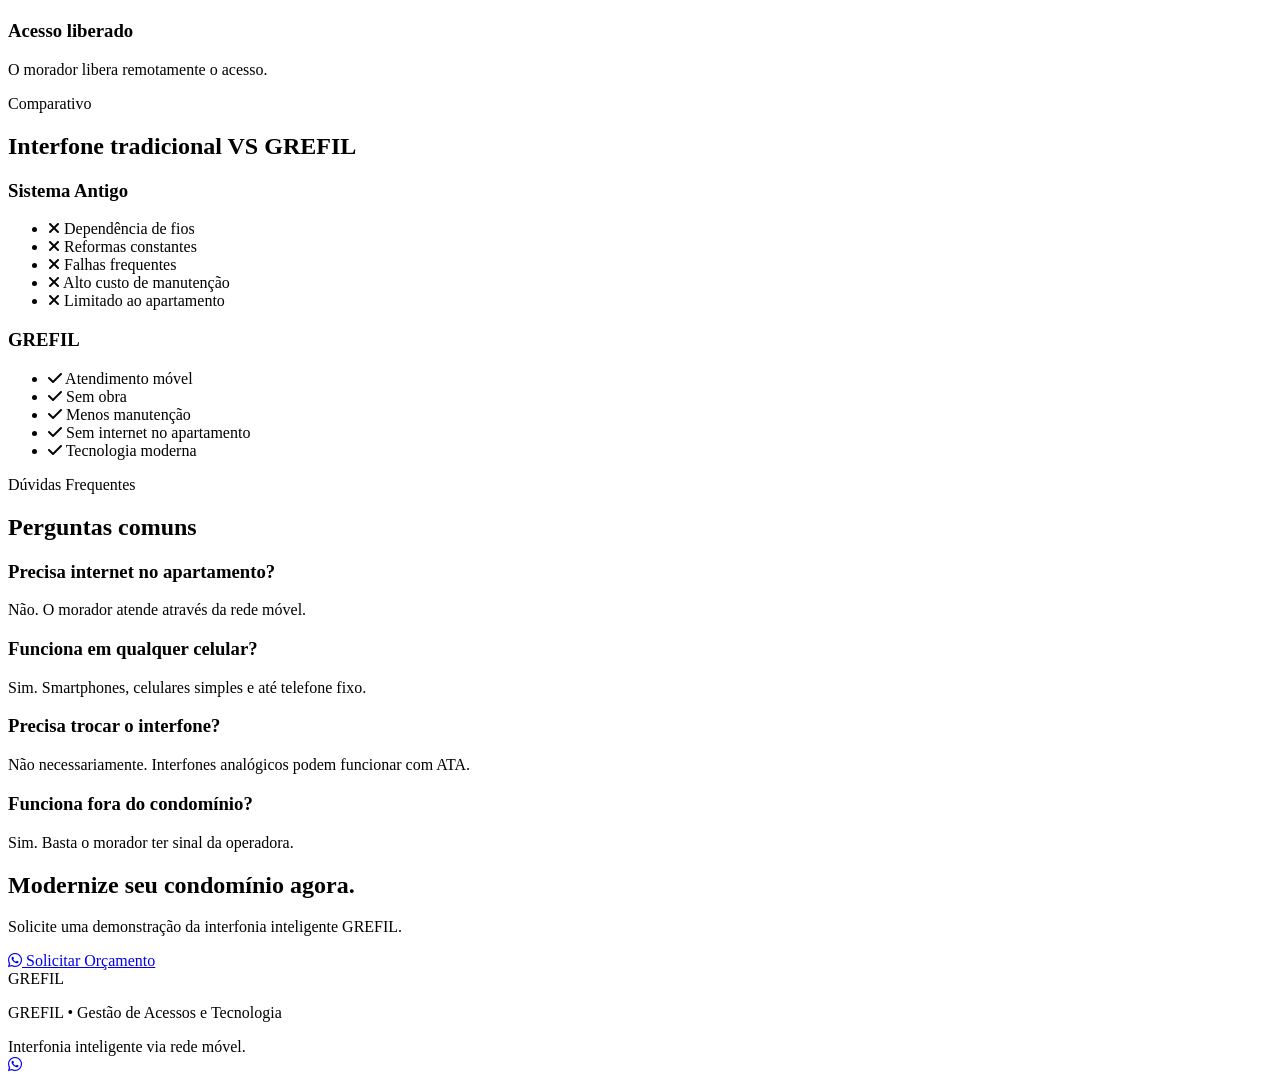
==== commit 7ff033aa: "Update index.html" ====
--- a/index.html
+++ b/index.html
@@ -1,406 +1,379 @@
 <!DOCTYPE html>
-<html lang="pt-br">
+<html lang="pt-BR">
 <head>
     <meta charset="UTF-8">
+    <meta http-equiv="X-UA-Compatible" content="IE=edge">
     <meta name="viewport" content="width=device-width, initial-scale=1.0">
-    <!-- SEO Estratégico -->
-    <title>Gestão de Interfonia Inteligente | Segurança Sem Fios & Sem Apps</title>
-    <meta name="description" content="Solução completa de interfonia gerenciada. Atenda visitantes, entregadores ou a portaria direto no seu celular. Sem obras, sem internet e com suporte total.">
-    <meta name="keywords" content="gestão de interfonia, interfone gsm condomínio, portaria remota, manutenção interfone, sistema de acesso sem fios">
-    
-    <!-- Google Fonts -->
-    <link href="https://fonts.googleapis.com/css2?family=Plus+Jakarta+Sans:wght@400;600;700;800&display=swap" rel="stylesheet">
-    <!-- Font Awesome -->
-    <link rel="stylesheet" href="https://cdnjs.cloudflare.com/ajax/libs/font-awesome/6.4.0/css/all.min.css">
-
-    <style>
-        :root {
-            --primary: #2563eb;
-            --primary-dark: #1d4ed8;
-            --secondary: #0f172a;
-            --accent: #10b981;
-            --bg-light: #f8fafc;
-            --white: #ffffff;
-            --text-main: #1e293b;
-            --text-light: #64748b;
-        }
-
-        * {
-            margin: 0;
-            padding: 0;
-            box-sizing: border-box;
-            font-family: 'Plus Jakarta Sans', sans-serif;
-        }
-
-        body {
-            background-color: var(--bg-light);
-            color: var(--text-main);
-            line-height: 1.6;
-            overflow-x: hidden;
-        }
-
-        .container {
-            max-width: 1100px;
-            margin: 0 auto;
-            padding: 0 24px;
-        }
-
-        /* Header Estilizado */
-        header {
-            padding: 20px 0;
-            background: rgba(255, 255, 255, 0.9);
-            backdrop-filter: blur(12px);
-            position: sticky;
-            top: 0;
-            z-index: 1000;
-            border-bottom: 1px solid rgba(0,0,0,0.05);
-        }
-
-        .nav-content {
-            display: flex;
-            justify-content: space-between;
-            align-items: center;
-        }
-
-        .logo {
-            font-weight: 800;
-            font-size: 1.5rem;
-            color: var(--secondary);
-            letter-spacing: -1px;
-        }
-
-        .logo span { color: var(--primary); }
-
-        /* Hero Section - Foco em Gestão */
-        .hero {
-            padding: 100px 0 80px;
-            background: radial-gradient(circle at 0% 0%, #eff6ff 0%, #ffffff 100%);
-            text-align: center;
-        }
-
-        .badge-premium {
-            background: #dbeafe;
-            color: var(--primary);
-            padding: 10px 20px;
-            border-radius: 100px;
-            font-size: 0.9rem;
-            font-weight: 700;
-            display: inline-block;
-            margin-bottom: 24px;
-        }
-
-        h1 {
-            font-size: clamp(2.2rem, 5vw, 3.8rem);
-            line-height: 1.1;
-            color: var(--secondary);
-            margin-bottom: 24px;
-            font-weight: 800;
-            letter-spacing: -2px;
-        }
-
-        h1 b { color: var(--primary); font-weight: 800; }
-
-        .hero p {
-            font-size: 1.25rem;
-            color: var(--text-light);
-            max-width: 800px;
-            margin: 0 auto 40px;
-        }
-
-        /* Botões de Ação */
-        .cta-box {
-            display: flex;
-            flex-direction: column;
-            align-items: center;
-            gap: 20px;
-        }
-
-        .btn-main {
-            background: var(--accent);
-            color: white;
-            padding: 22px 45px;
-            border-radius: 20px;
-            text-decoration: none;
-            font-weight: 700;
-            font-size: 1.2rem;
-            display: flex;
-            align-items: center;
-            gap: 12px;
-            transition: 0.3s;
-            box-shadow: 0 15px 30px rgba(16, 185, 129, 0.25);
-        }
-
-        .btn-main:hover {
-            transform: translateY(-4px);
-            box-shadow: 0 20px 40px rgba(16, 185, 129, 0.35);
-        }
-
-        /* Seção de Diferenciais / Gestão */
-        .management-section {
-            padding: 100px 0;
-            background: var(--white);
-        }
-
-        .grid-features {
-            display: grid;
-            grid-template-columns: repeat(auto-fit, minmax(280px, 1fr));
-            gap: 30px;
-            margin-top: 50px;
-        }
-
-        .feature-card {
-            padding: 40px;
-            border-radius: 30px;
-            background: var(--bg-light);
-            border: 1px solid transparent;
-            transition: 0.3s;
-        }
-
-        .feature-card:hover {
-            border-color: var(--primary);
-            background: white;
-            box-shadow: 0 20px 40px rgba(0,0,0,0.05);
-        }
-
-        .icon-circle {
-            width: 70px;
-            height: 70px;
-            background: var(--primary);
-            color: white;
-            border-radius: 20px;
-            display: flex;
-            align-items: center;
-            justify-content: center;
-            font-size: 1.8rem;
-            margin-bottom: 25px;
-        }
-
-        /* Versatilidade: Morador, Visitante e Porteiro */
-        .use-cases {
-            padding: 100px 0;
-            background: var(--secondary);
-            color: white;
-            border-radius: 50px 50px 0 0;
-        }
-
-        .case-item {
-            display: flex;
-            align-items: center;
-            gap: 30px;
-            margin-bottom: 40px;
-            padding: 30px;
-            background: rgba(255,255,255,0.05);
-            border-radius: 24px;
-        }
-
-        .case-item i {
-            font-size: 2.5rem;
-            color: var(--primary);
-        }
-
-        /* Recorrência / Gestão Total */
-        .service-include {
-            padding: 100px 0;
-            text-align: center;
-        }
-
-        .include-list {
-            display: flex;
-            flex-wrap: wrap;
-            justify-content: center;
-            gap: 15px;
-            margin-top: 40px;
-        }
-
-        .include-tag {
-            background: white;
-            border: 1px solid #e2e8f0;
-            padding: 12px 25px;
-            border-radius: 12px;
-            font-weight: 600;
-            display: flex;
-            align-items: center;
-            gap: 10px;
-        }
-
-        .include-tag i { color: var(--accent); }
-
-        /* FAQ */
-        .faq { padding: 80px 0; background: #fafafa; }
-        .faq-card {
-            max-width: 800px;
-            margin: 0 auto;
-        }
-        .faq-item {
-            background: white;
-            padding: 25px;
-            border-radius: 15px;
-            margin-bottom: 15px;
-            box-shadow: 0 4px 6px rgba(0,0,0,0.02);
-        }
-
-        /* Footer */
-        footer {
-            padding: 60px 0;
-            text-align: center;
-            color: var(--text-light);
-            font-size: 0.9rem;
-        }
-
-        /* WhatsApp Floating */
-        .wa-float {
-            position: fixed;
-            bottom: 30px;
-            right: 30px;
-            background: var(--accent);
-            width: 65px;
-            height: 65px;
-            border-radius: 50%;
-            display: flex;
-            align-items: center;
-            justify-content: center;
-            color: white;
-            font-size: 32px;
-            box-shadow: 0 10px 25px rgba(16, 185, 129, 0.4);
-            z-index: 1001;
-            transition: 0.3s;
-        }
-
-        /* Responsive */
-        @media (max-width: 768px) {
-            h1 { font-size: 2.2rem; }
-            .case-item { flex-direction: column; text-align: center; }
-        }
-    </style>
+
+    <title>GREFIL | Interfonia Inteligente Sem Obra</title>
+
+    <meta name="description" content="Interfonia inteligente para condomínios. Atenda o interfone pelo celular, sem obra, sem fiação e sem internet no apartamento.">
+
+    <meta name="keywords" content="interfonia inteligente, interfone celular, interfone gsm, portaria remota, interfonia condomínio, porteiro eletrônico celular, interfone sem fio, interfonia cloud, voip condomínio">
+
+    <meta name="robots" content="index, follow">
+    <meta name="author" content="GREFIL">
+
+    <meta property="og:title" content="GREFIL | Interfonia Inteligente Sem Obra">
+    <meta property="og:description" content="Atenda o interfone pelo celular. Sem obra. Sem fiação. Sem internet no apartamento.">
+    <meta property="og:type" content="website">
+
+    <link rel="preconnect" href="https://fonts.googleapis.com">
+    <link rel="preconnect" href="https://fonts.gstatic.com" crossorigin>
+
+    <link href="https://fonts.googleapis.com/css2?family=Plus+Jakarta+Sans:wght@300;400;500;600;700;800&display=swap" rel="stylesheet">
+
+    <link rel="stylesheet" href="https://cdnjs.cloudflare.com/ajax/libs/font-awesome/6.5.2/css/all.min.css">
+
+    <link rel="stylesheet" href="style.css">
 </head>
 <body>
 
-    <header>
-        <div class="container nav-content">
-            <div class="logo">GRE<span>FIL</span></div>
-            <a href="https://wa.me/71991019333" class="btn-main" style="padding: 10px 20px; font-size: 0.9rem; border-radius: 12px;">
-                Falar com Especialista
-            </a>
-        </div>
-    </header>
-
-    <section class="hero">
-        <div class="container">
-            <span class="badge-premium">Interfonia Gerenciada & Tecnologia GSM</span>
-            <h1>A liberdade de atender seu interfone <b>em qualquer lugar do mundo.</b></h1>
-            <p>Não somos apenas uma instalação. Somos a sua nova <b>central de acesso inteligente</b>. Sem fios, sem aplicativos complicados e com gestão completa para condomínios e residências.</p>
-            
-            <div class="cta-box">
-                <a href="https://wa.me/71991019333?text=Desejo+um+orçamento+para+interfonia+gerenciada" class="btn-main">
-                    <i class="fab fa-whatsapp"></i> SOLICITAR CONSULTORIA GRÁTIS
+<header class="header">
+    <div class="container nav">
+
+        <div class="logo">
+            GREFIL
+        </div>
+
+        <nav class="menu">
+            <a href="#vantagens">Vantagens</a>
+            <a href="#funcionamento">Como Funciona</a>
+            <a href="#faq">Dúvidas</a>
+            <a href="#contato">Contato</a>
+        </nav>
+
+        <a href="https://wa.me/5571991019333" class="btn-header">
+            <i class="fab fa-whatsapp"></i>
+            Falar com Especialista
+        </a>
+
+    </div>
+</header>
+
+
+<section class="hero">
+
+    <div class="container hero-content">
+
+        <div class="hero-text">
+
+            <span class="hero-badge">
+                Interfonia Inteligente Via Rede Móvel
+            </span>
+
+            <h1>
+                Interfonia inteligente <span>sem obra.</span>
+            </h1>
+
+            <p>
+                Atenda o interfone pelo celular.
+                Sem fiação.
+                Sem internet no apartamento.
+                Mais mobilidade, segurança e praticidade para o seu condomínio.
+            </p>
+
+            <div class="hero-buttons">
+
+                <a href="https://wa.me/5571991019333" class="btn-primary">
+                    <i class="fab fa-whatsapp"></i>
+                    Solicitar Demonstração
                 </a>
-                <span class="text-light" style="font-size: 0.85rem;"><i class="fas fa-check-circle"></i> Monitoramento e suporte técnico inclusos.</span>
-            </div>
-        </div>
-    </section>
-
-    <section class="management-section">
-        <div class="container">
-            <div style="text-align: center; margin-bottom: 60px;">
-                <h2 style="font-size: 2.5rem; color: var(--secondary);">Gestão Completa de Acesso</h2>
-                <p class="text-light">Nós cuidamos da tecnologia, você aproveita a conveniência.</p>
-            </div>
-
-            <div class="grid-features">
-                <div class="feature-card">
-                    <div class="icon-circle"><i class="fas fa-satellite-dish"></i></div>
-                    <h3>Sem Dependência de Internet</h3>
-                    <p>O sistema utiliza a rede de telefonia móvel global. Se o Wi-Fi do condomínio cair, seu interfone continua funcionando 100%.</p>
+
+                <a href="#funcionamento" class="btn-secondary">
+                    Como Funciona
+                </a>
+
+            </div>
+
+            <div class="hero-features">
+
+                <div class="hero-feature-item">
+                    <i class="fas fa-check-circle"></i>
+                    Sem obra
                 </div>
-                <div class="feature-card">
-                    <div class="icon-circle"><i class="fas fa-tools"></i></div>
-                    <h3>Manutenção Zero para o Morador</h3>
-                    <p>Esqueça fiações que oxidam ou quebra-quebra de paredes. Nossa solução é limpa, rápida e de alta durabilidade.</p>
+
+                <div class="hero-feature-item">
+                    <i class="fas fa-check-circle"></i>
+                    Sem internet no apartamento
                 </div>
-                <div class="feature-card">
-                    <div class="icon-circle"><i class="fas fa-headset"></i></div>
-                    <h3>Suporte Gerenciado</h3>
-                    <p>Nós cuidamos da atualização do banco de dados, troca de números de moradores e suporte técnico preventivo mensal.</p>
+
+                <div class="hero-feature-item">
+                    <i class="fas fa-check-circle"></i>
+                    Atendimento móvel
                 </div>
-            </div>
-        </div>
-    </section>
-
-    <section class="use-cases">
-        <div class="container">
-            <h2 style="text-align: center; margin-bottom: 60px; font-size: 2.2rem;">Versatilidade Total de Comunicação</h2>
-            
-            <div class="case-item">
-                <i class="fas fa-truck-loading"></i>
-                <div>
-                    <h4>Visitantes e Entregadores</h4>
-                    <p>Ao chegar no portão, o visitante chama sua unidade. Seu celular toca como uma ligação normal. Atenda e libere o acesso digitando uma tecla.</p>
-                </div>
-            </div>
-
-            <div class="case-item">
-                <i class="fas fa-user-shield"></i>
-                <div>
-                    <h4>Comunicação com a Portaria</h4>
-                    <p>Se o condomínio possui porteiro físico, ele pode ligar para qualquer morador direto no celular, garantindo agilidade em avisos ou autorizações rápidas.</p>
-                </div>
-            </div>
-
-            <div class="case-item">
-                <i class="fas fa-home"></i>
-                <div>
-                    <h4>Entre Moradores</h4>
-                    <p>O sistema permite a integração total. A unidade chama a portaria ou a portaria chama a unidade com a mesma facilidade de uma ligação local.</p>
-                </div>
-            </div>
-        </div>
-    </section>
-
-    <section class="service-include">
-        <div class="container">
-            <h2 style="color: var(--secondary);">O que compõe nosso serviço de recorrência?</h2>
-            <p class="text-light" style="margin-top: 15px;">Muito mais que um chip, uma solução de segurança de ponta a ponta.</p>
-            
-            <div class="include-list">
-                <div class="include-tag"><i class="fas fa-check"></i> Conectividade GSM Premium</div>
-                <div class="include-tag"><i class="fas fa-check"></i> Gestão de Moradores</div>
-                <div class="include-tag"><i class="fas fa-check"></i> Backup de Números</div>
-                <div class="include-tag"><i class="fas fa-check"></i> Assistência Técnica</div>
-                <div class="include-tag"><i class="fas fa-check"></i> Atualizações de Segurança</div>
-            </div>
-        </div>
-    </section>
-
-    <section class="faq">
-        <div class="container">
-            <h2 style="text-align: center; margin-bottom: 40px; color: var(--secondary);">Perguntas Frequentes</h2>
-            <div class="faq-card">
-                <div class="faq-item">
-                    <strong>Por que existe uma mensalidade?</strong>
-                    <p style="margin-top: 10px; color: var(--text-light); font-size: 0.95rem;">A mensalidade cobre a infraestrutura de rede GSM de alta prioridade, a gestão de dados dos moradores e o suporte técnico garantido. Você não compra apenas o aparelho, contrata um serviço de disponibilidade 24h.</p>
-                </div>
-                <div class="faq-item">
-                    <strong>Preciso mudar meu número de celular?</strong>
-                    <p style="margin-top: 10px; color: var(--text-light); font-size: 0.95rem;">Não. O sistema é configurado no seu número atual. Podemos cadastrar até 4 números por unidade como reserva.</p>
-                </div>
-                <div class="faq-item">
-                    <strong>E se eu perder o celular ou for roubado?</strong>
-                    <p style="margin-top: 10px; color: var(--text-light); font-size: 0.95rem;">Basta entrar em contato com a nossa central de gestão e trocamos o número cadastrado instantaneamente por segurança.</p>
-                </div>
-            </div>
-        </div>
-    </section>
-
-    <footer>
-        <div class="container">
-            <p><strong>GREFIL - Gestão de Acessos e Tecnologia</strong></p>
-            <p style="margin-top: 10px;">Atendendo Condomínios e Residências com Inovação.</p>
-        </div>
-    </footer>
-
-    <a href="https://wa.me/71991019333" class="wa-float" target="_blank">
-        <i class="fab fa-whatsapp"></i>
-    </a>
+
+            </div>
+
+        </div>
+
+
+        <div class="hero-image">
+            <img src="https://images.unsplash.com/photo-1486406146926-c627a92ad1ab?q=80&w=1200&auto=format&fit=crop" alt="Condomínio moderno">
+        </div>
+
+    </div>
+
+</section>
+
+
+<section class="advantages" id="vantagens">
+
+    <div class="container">
+
+        <div class="section-title">
+            <span>Vantagens</span>
+            <h2>Por que escolher a GREFIL?</h2>
+            <p>
+                Tecnologia moderna para condomínios modernos.
+            </p>
+        </div>
+
+        <div class="advantages-grid">
+
+            <div class="advantage-card">
+                <i class="fas fa-hammer"></i>
+                <h3>Sem Obra</h3>
+                <p>
+                    Elimine quebra-quebra, reformas e instalações complexas.
+                </p>
+            </div>
+
+            <div class="advantage-card">
+                <i class="fas fa-wifi"></i>
+                <h3>Sem Internet no Apartamento</h3>
+                <p>
+                    O morador atende pelo celular sem depender da internet residencial.
+                </p>
+            </div>
+
+            <div class="advantage-card">
+                <i class="fas fa-mobile-screen"></i>
+                <h3>Atenda de Qualquer Lugar</h3>
+                <p>
+                    Em casa, no trabalho, viajando ou onde estiver.
+                </p>
+            </div>
+
+            <div class="advantage-card">
+                <i class="fas fa-screwdriver-wrench"></i>
+                <h3>Menor Custo de Manutenção</h3>
+                <p>
+                    Menos cabeamento, menos falhas e menos gastos recorrentes.
+                </p>
+            </div>
+
+            <div class="advantage-card">
+                <i class="fas fa-users"></i>
+                <h3>Múltiplos Números</h3>
+                <p>
+                    Cadastre mais de um telefone por apartamento.
+                </p>
+            </div>
+
+            <div class="advantage-card">
+                <i class="fas fa-chart-line"></i>
+                <h3>Escalável</h3>
+                <p>
+                    Ideal para condomínios pequenos, médios e grandes.
+                </p>
+            </div>
+
+        </div>
+
+    </div>
+
+</section>
+
+
+<section class="how-it-works" id="funcionamento">
+
+    <div class="container">
+
+        <div class="section-title light">
+            <span>Como Funciona</span>
+            <h2>Simples, rápido e inteligente.</h2>
+            <p>
+                Comunicação moderna via rede móvel.
+            </p>
+        </div>
+
+        <div class="steps-grid">
+
+            <div class="step-card">
+                <div class="step-number">1</div>
+                <i class="fas fa-door-open"></i>
+                <h3>Visitante chama</h3>
+                <p>
+                    O visitante aciona o porteiro eletrônico.
+                </p>
+            </div>
+
+            <div class="step-card">
+                <div class="step-number">2</div>
+                <i class="fas fa-tower-cell"></i>
+                <h3>Rede móvel</h3>
+                <p>
+                    O sistema envia a ligação automaticamente.
+                </p>
+            </div>
+
+            <div class="step-card">
+                <div class="step-number">3</div>
+                <i class="fas fa-mobile-screen-button"></i>
+                <h3>Morador atende</h3>
+                <p>
+                    A chamada chega diretamente no celular.
+                </p>
+            </div>
+
+            <div class="step-card">
+                <div class="step-number">4</div>
+                <i class="fas fa-shield-halved"></i>
+                <h3>Acesso liberado</h3>
+                <p>
+                    O morador libera remotamente o acesso.
+                </p>
+            </div>
+
+        </div>
+
+    </div>
+
+</section>
+
+
+<section class="comparison">
+
+    <div class="container">
+
+        <div class="section-title">
+            <span>Comparativo</span>
+            <h2>Interfone tradicional VS GREFIL</h2>
+        </div>
+
+        <div class="comparison-grid">
+
+            <div class="comparison-card old">
+                <h3>Sistema Antigo</h3>
+
+                <ul>
+                    <li><i class="fas fa-xmark"></i> Dependência de fios</li>
+                    <li><i class="fas fa-xmark"></i> Reformas constantes</li>
+                    <li><i class="fas fa-xmark"></i> Falhas frequentes</li>
+                    <li><i class="fas fa-xmark"></i> Alto custo de manutenção</li>
+                    <li><i class="fas fa-xmark"></i> Limitado ao apartamento</li>
+                </ul>
+            </div>
+
+            <div class="comparison-card new">
+                <h3>GREFIL</h3>
+
+                <ul>
+                    <li><i class="fas fa-check"></i> Atendimento móvel</li>
+                    <li><i class="fas fa-check"></i> Sem obra</li>
+                    <li><i class="fas fa-check"></i> Menos manutenção</li>
+                    <li><i class="fas fa-check"></i> Sem internet no apartamento</li>
+                    <li><i class="fas fa-check"></i> Tecnologia moderna</li>
+                </ul>
+            </div>
+
+        </div>
+
+    </div>
+
+</section>
+
+
+<section class="faq" id="faq">
+
+    <div class="container">
+
+        <div class="section-title">
+            <span>Dúvidas Frequentes</span>
+            <h2>Perguntas comuns</h2>
+        </div>
+
+        <div class="faq-grid">
+
+            <div class="faq-item">
+                <h3>Precisa internet no apartamento?</h3>
+                <p>
+                    Não. O morador atende através da rede móvel.
+                </p>
+            </div>
+
+            <div class="faq-item">
+                <h3>Funciona em qualquer celular?</h3>
+                <p>
+                    Sim. Smartphones, celulares simples e até telefone fixo.
+                </p>
+            </div>
+
+            <div class="faq-item">
+                <h3>Precisa trocar o interfone?</h3>
+                <p>
+                    Não necessariamente. Interfones analógicos podem funcionar com ATA.
+                </p>
+            </div>
+
+            <div class="faq-item">
+                <h3>Funciona fora do condomínio?</h3>
+                <p>
+                    Sim. Basta o morador ter sinal da operadora.
+                </p>
+            </div>
+
+        </div>
+
+    </div>
+
+</section>
+
+
+<section class="cta-final" id="contato">
+
+    <div class="container cta-final-content">
+
+        <h2>
+            Modernize seu condomínio agora.
+        </h2>
+
+        <p>
+            Solicite uma demonstração da interfonia inteligente GREFIL.
+        </p>
+
+        <a href="https://wa.me/5571991019333" class="btn-primary">
+            <i class="fab fa-whatsapp"></i>
+            Solicitar Orçamento
+        </a>
+
+    </div>
+
+</section>
+
+
+<footer class="footer">
+
+    <div class="container footer-content">
+
+        <div class="logo footer-logo-text">GREFIL</div>
+
+        <p>
+            GREFIL • Gestão de Acessos e Tecnologia
+        </p>
+
+        <span>
+            Interfonia inteligente via rede móvel.
+        </span>
+
+    </div>
+
+</footer>
+
+<a href="https://wa.me/5571991019333" class="whatsapp-button">
+    <i class="fab fa-whatsapp"></i>
+</a>
 
 </body>
-</html>+</html>
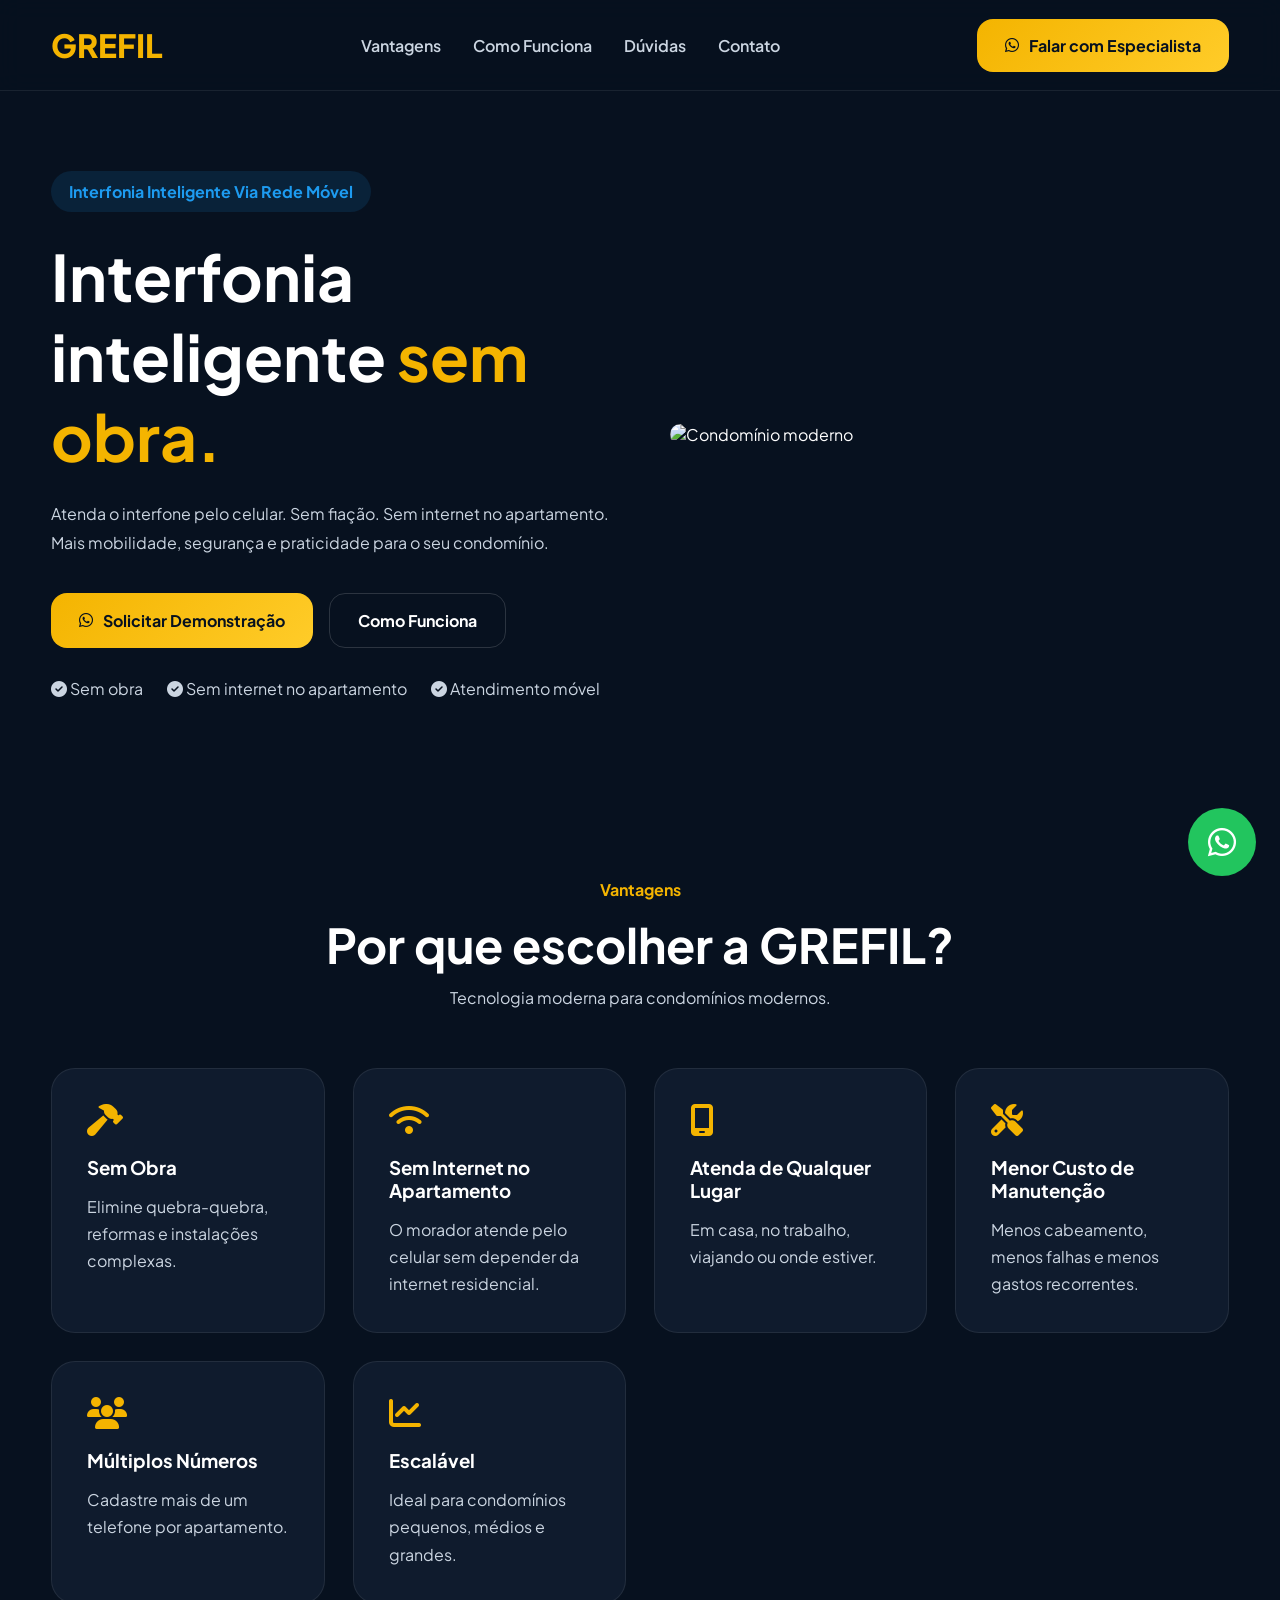
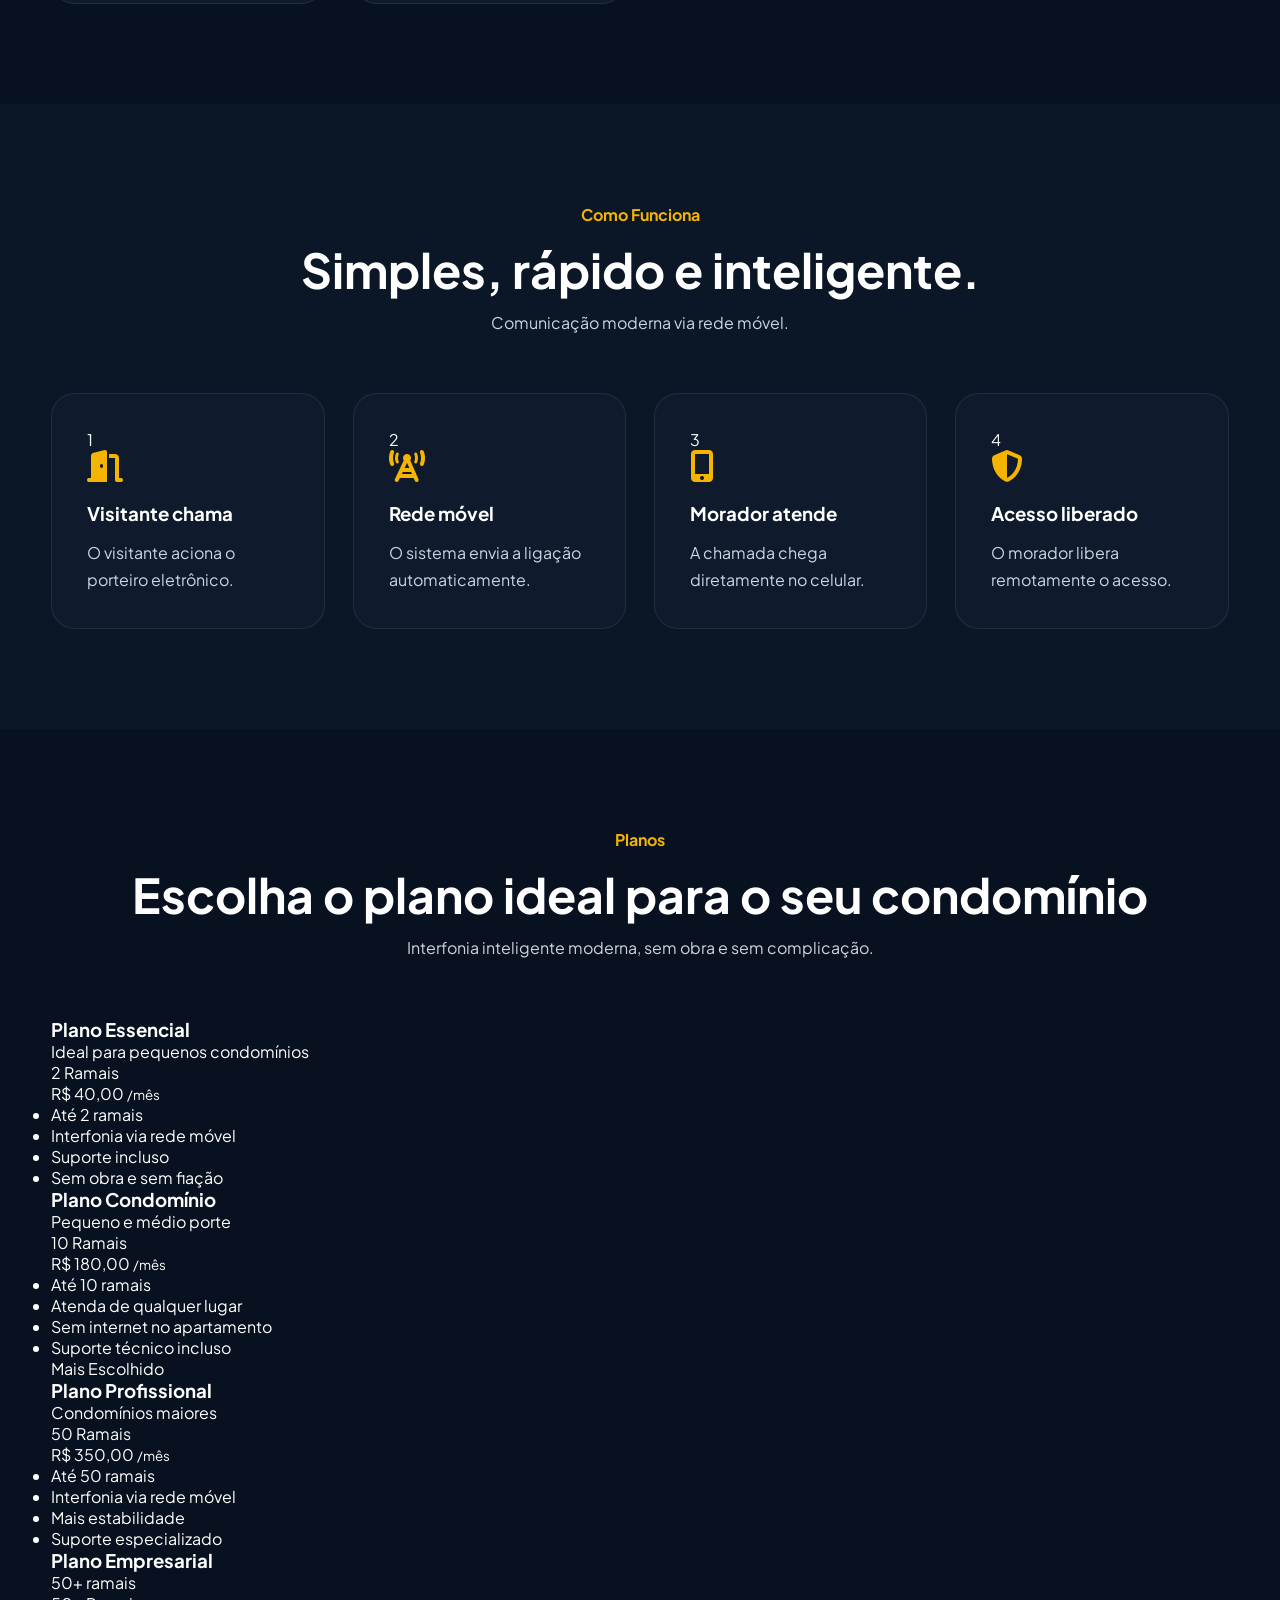
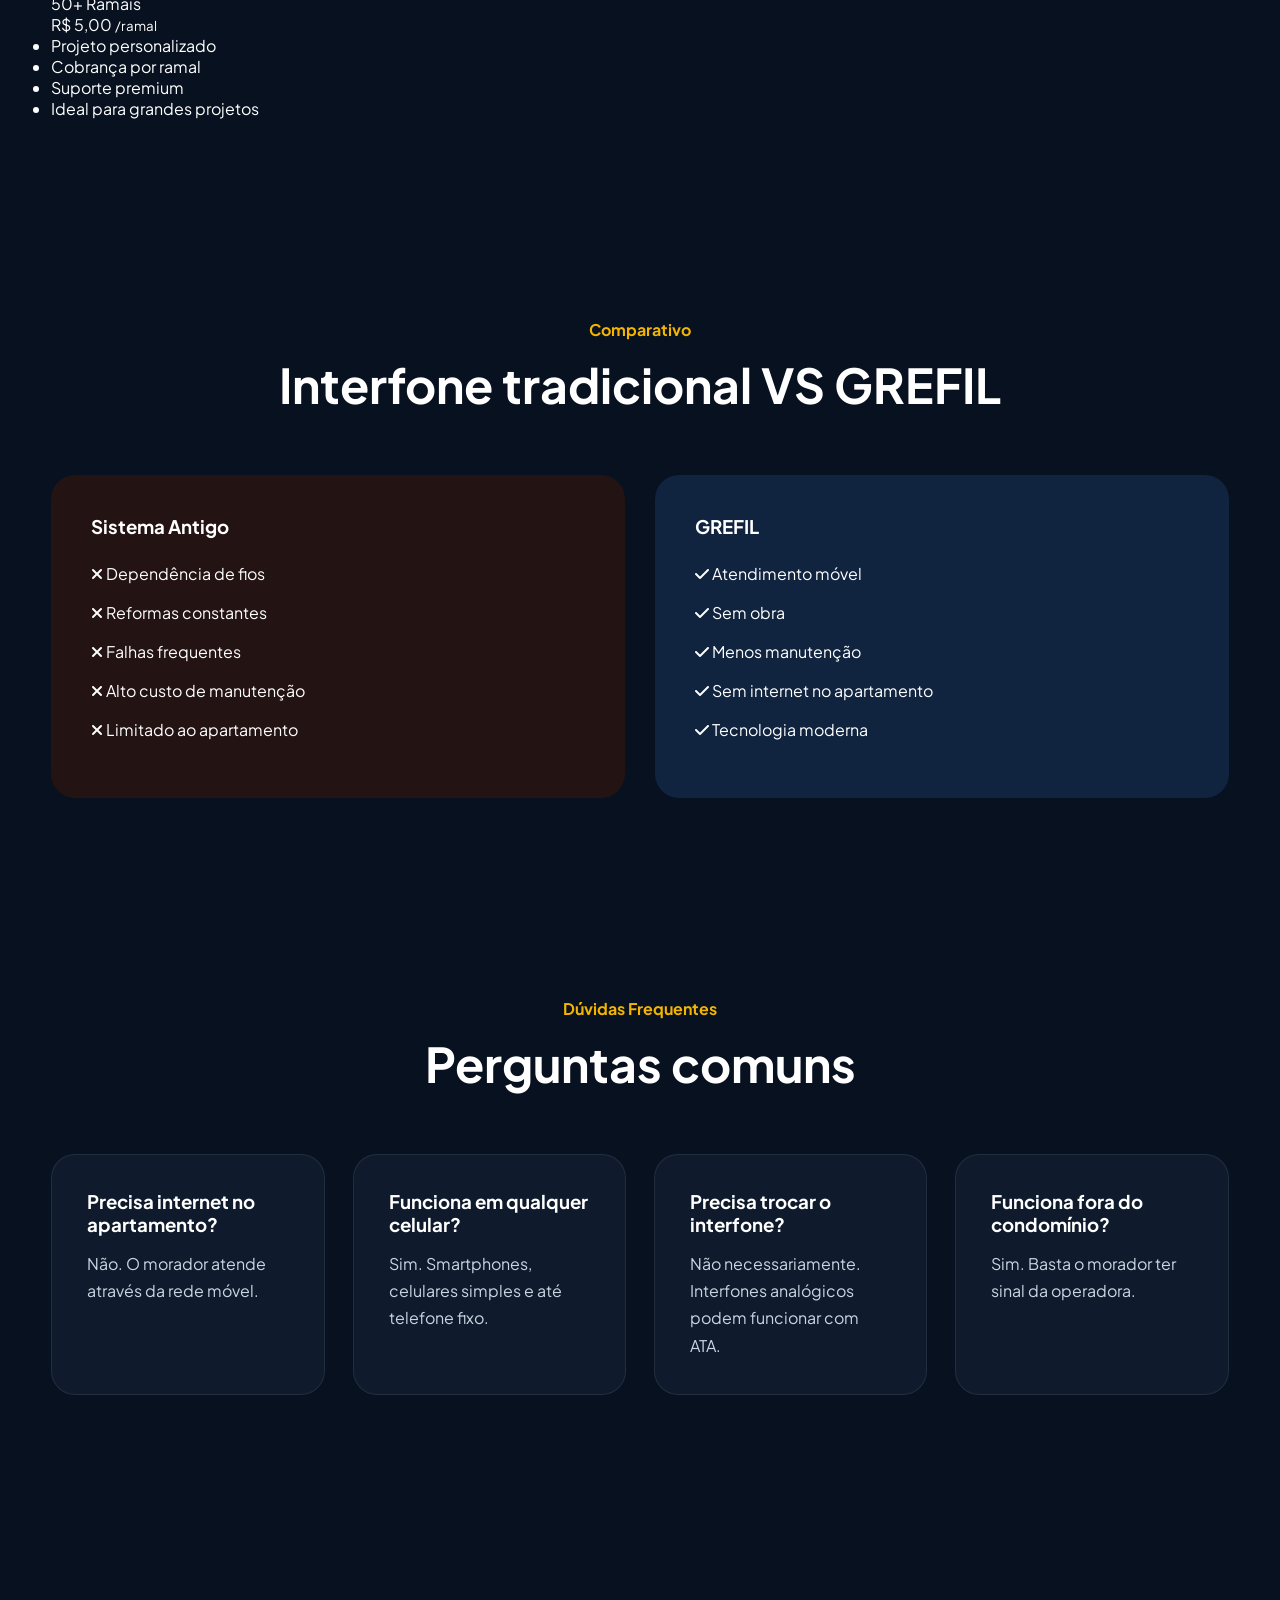
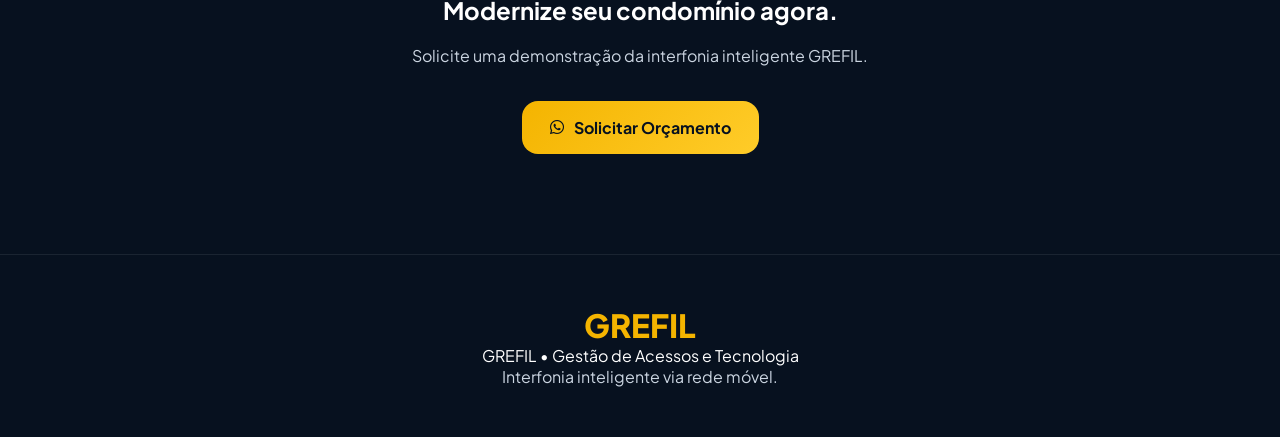
==== commit 00804e08: "Update index.html" ====
--- a/index.html
+++ b/index.html
@@ -243,6 +243,116 @@
 </section>
 
 
+<section class="pricing" id="planos">
+
+    <div class="container">
+
+        <div class="section-title">
+            <span>Planos</span>
+            <h2>Escolha o plano ideal para o seu condomínio</h2>
+            <p>
+                Interfonia inteligente moderna, sem obra e sem complicação.
+            </p>
+        </div>
+
+        <div class="pricing-grid">
+
+            <div class="pricing-card">
+                <div class="pricing-header">
+                    <h3>Plano Essencial</h3>
+                    <span>Ideal para pequenos condomínios</span>
+                </div>
+
+                <div class="pricing-ramais">2 Ramais</div>
+
+                <div class="pricing-price">
+                    R$ 40,00
+                    <small>/mês</small>
+                </div>
+
+                <ul>
+                    <li>Até 2 ramais</li>
+                    <li>Interfonia via rede móvel</li>
+                    <li>Suporte incluso</li>
+                    <li>Sem obra e sem fiação</li>
+                </ul>
+            </div>
+
+            <div class="pricing-card">
+
+                <div class="pricing-header">
+                    <h3>Plano Condomínio</h3>
+                    <span>Pequeno e médio porte</span>
+                </div>
+
+                <div class="pricing-ramais">10 Ramais</div>
+
+                <div class="pricing-price">
+                    R$ 180,00
+                    <small>/mês</small>
+                </div>
+
+                <ul>
+                    <li>Até 10 ramais</li>
+                    <li>Atenda de qualquer lugar</li>
+                    <li>Sem internet no apartamento</li>
+                    <li>Suporte técnico incluso</li>
+                </ul>
+            </div>
+
+            <div class="pricing-card destaque">
+
+                <div class="popular-badge">Mais Escolhido</div>
+
+                <div class="pricing-header">
+                    <h3>Plano Profissional</h3>
+                    <span>Condomínios maiores</span>
+                </div>
+
+                <div class="pricing-ramais">50 Ramais</div>
+
+                <div class="pricing-price">
+                    R$ 350,00
+                    <small>/mês</small>
+                </div>
+
+                <ul>
+                    <li>Até 50 ramais</li>
+                    <li>Interfonia via rede móvel</li>
+                    <li>Mais estabilidade</li>
+                    <li>Suporte especializado</li>
+                </ul>
+            </div>
+
+            <div class="pricing-card">
+
+                <div class="pricing-header">
+                    <h3>Plano Empresarial</h3>
+                    <span>50+ ramais</span>
+                </div>
+
+                <div class="pricing-ramais">50+ Ramais</div>
+
+                <div class="pricing-price">
+                    R$ 5,00
+                    <small>/ramal</small>
+                </div>
+
+                <ul>
+                    <li>Projeto personalizado</li>
+                    <li>Cobrança por ramal</li>
+                    <li>Suporte premium</li>
+                    <li>Ideal para grandes projetos</li>
+                </ul>
+            </div>
+
+        </div>
+
+    </div>
+
+</section>
+
+
 <section class="comparison">
 
     <div class="container">
--- a/style.css
+++ b/style.css
@@ -0,0 +1,317 @@
+:root {
+    --bg: #07111f;
+    --card: #0f1b2d;
+    --primary: #1d9bf0;
+    --secondary: #f4b400;
+    --text: #ffffff;
+    --text-light: #cbd5e1;
+    --border: rgba(255,255,255,0.08);
+}
+
+* {
+    margin: 0;
+    padding: 0;
+    box-sizing: border-box;
+}
+
+html {
+    scroll-behavior: smooth;
+}
+
+body {
+    background: var(--bg);
+    color: var(--text);
+    font-family: 'Plus Jakarta Sans', sans-serif;
+    overflow-x: hidden;
+}
+
+img {
+    max-width: 100%;
+    display: block;
+}
+
+.container {
+    width: min(1180px, 92%);
+    margin: 0 auto;
+}
+
+.header {
+    position: sticky;
+    top: 0;
+    z-index: 999;
+    backdrop-filter: blur(12px);
+    background: rgba(7, 17, 31, 0.85);
+    border-bottom: 1px solid var(--border);
+}
+
+.nav {
+    display: flex;
+    align-items: center;
+    justify-content: space-between;
+    min-height: 90px;
+}
+
+.logo {
+    font-size: 2rem;
+    font-weight: 800;
+    color: var(--secondary);
+}
+
+.menu {
+    display: flex;
+    gap: 32px;
+}
+
+.menu a {
+    color: var(--text-light);
+    text-decoration: none;
+    font-weight: 600;
+    transition: 0.3s;
+}
+
+.menu a:hover {
+    color: var(--primary);
+}
+
+.btn-header,
+.btn-primary,
+.btn-secondary {
+    display: inline-flex;
+    align-items: center;
+    justify-content: center;
+    gap: 10px;
+    text-decoration: none;
+    font-weight: 700;
+    transition: 0.3s;
+}
+
+.btn-header,
+.btn-primary {
+    background: linear-gradient(135deg, var(--secondary), #ffcc29);
+    color: #07111f;
+    border-radius: 16px;
+    padding: 16px 28px;
+}
+
+.btn-secondary {
+    border: 1px solid rgba(255,255,255,0.15);
+    color: var(--text);
+    border-radius: 16px;
+    padding: 16px 28px;
+}
+
+.hero {
+    padding: 80px 0;
+}
+
+.hero-content {
+    display: grid;
+    grid-template-columns: repeat(2, 1fr);
+    gap: 60px;
+    align-items: center;
+}
+
+.hero h1 {
+    font-size: clamp(3rem, 5vw, 5rem);
+    margin-bottom: 24px;
+}
+
+.hero h1 span {
+    color: var(--secondary);
+}
+
+.hero p {
+    color: var(--text-light);
+    line-height: 1.8;
+    margin-bottom: 35px;
+}
+
+.hero-badge {
+    display: inline-block;
+    margin-bottom: 24px;
+    background: rgba(29,155,240,0.12);
+    color: var(--primary);
+    padding: 10px 18px;
+    border-radius: 999px;
+    font-weight: 700;
+}
+
+.hero-buttons {
+    display: flex;
+    gap: 16px;
+    margin-bottom: 30px;
+    flex-wrap: wrap;
+}
+
+.hero-features {
+    display: flex;
+    gap: 24px;
+    flex-wrap: wrap;
+}
+
+.hero-feature-item {
+    color: var(--text-light);
+}
+
+.hero-image img {
+    border-radius: 24px;
+}
+
+section {
+    padding: 100px 0;
+}
+
+.section-title {
+    text-align: center;
+    margin-bottom: 60px;
+}
+
+.section-title span {
+    color: var(--secondary);
+    font-weight: 700;
+}
+
+.section-title h2 {
+    font-size: clamp(2rem, 4vw, 3rem);
+    margin-top: 14px;
+}
+
+.section-title p {
+    color: var(--text-light);
+    margin-top: 12px;
+}
+
+.advantages-grid,
+.steps-grid,
+.faq-grid {
+    display: grid;
+    grid-template-columns: repeat(auto-fit, minmax(260px, 1fr));
+    gap: 28px;
+}
+
+.advantage-card,
+.step-card,
+.faq-item {
+    background: var(--card);
+    border-radius: 24px;
+    padding: 35px;
+    border: 1px solid var(--border);
+}
+
+.advantage-card i,
+.step-card i {
+    font-size: 2rem;
+    color: var(--secondary);
+    margin-bottom: 20px;
+}
+
+.advantage-card h3,
+.step-card h3,
+.faq-item h3 {
+    margin-bottom: 14px;
+}
+
+.advantage-card p,
+.step-card p,
+.faq-item p {
+    color: var(--text-light);
+    line-height: 1.7;
+}
+
+.how-it-works {
+    background: #0b1627;
+}
+
+.comparison-grid {
+    display: grid;
+    grid-template-columns: repeat(2, 1fr);
+    gap: 30px;
+}
+
+.comparison-card {
+    padding: 40px;
+    border-radius: 24px;
+}
+
+.old {
+    background: #241313;
+}
+
+.new {
+    background: #10233f;
+}
+
+.comparison-card ul {
+    list-style: none;
+    margin-top: 25px;
+}
+
+.comparison-card li {
+    margin-bottom: 18px;
+}
+
+.cta-final {
+    text-align: center;
+}
+
+.cta-final p {
+    color: var(--text-light);
+    margin: 20px 0 35px;
+}
+
+.footer {
+    border-top: 1px solid var(--border);
+    padding: 50px 0;
+    text-align: center;
+}
+
+.footer span {
+    color: var(--text-light);
+}
+
+.whatsapp-button {
+    position: fixed;
+    bottom: 24px;
+    right: 24px;
+    width: 68px;
+    height: 68px;
+    background: #22c55e;
+    border-radius: 50%;
+    display: flex;
+    align-items: center;
+    justify-content: center;
+    color: white;
+    font-size: 2rem;
+    text-decoration: none;
+}
+
+@media (max-width: 980px) {
+
+    .menu {
+        display: none;
+    }
+
+    .hero-content,
+    .comparison-grid {
+        grid-template-columns: 1fr;
+    }
+
+}
+
+@media (max-width: 768px) {
+
+    section {
+        padding: 70px 0;
+    }
+
+    .hero-buttons {
+        flex-direction: column;
+    }
+
+    .btn-primary,
+    .btn-secondary,
+    .btn-header {
+        width: 100%;
+    }
+
+}
